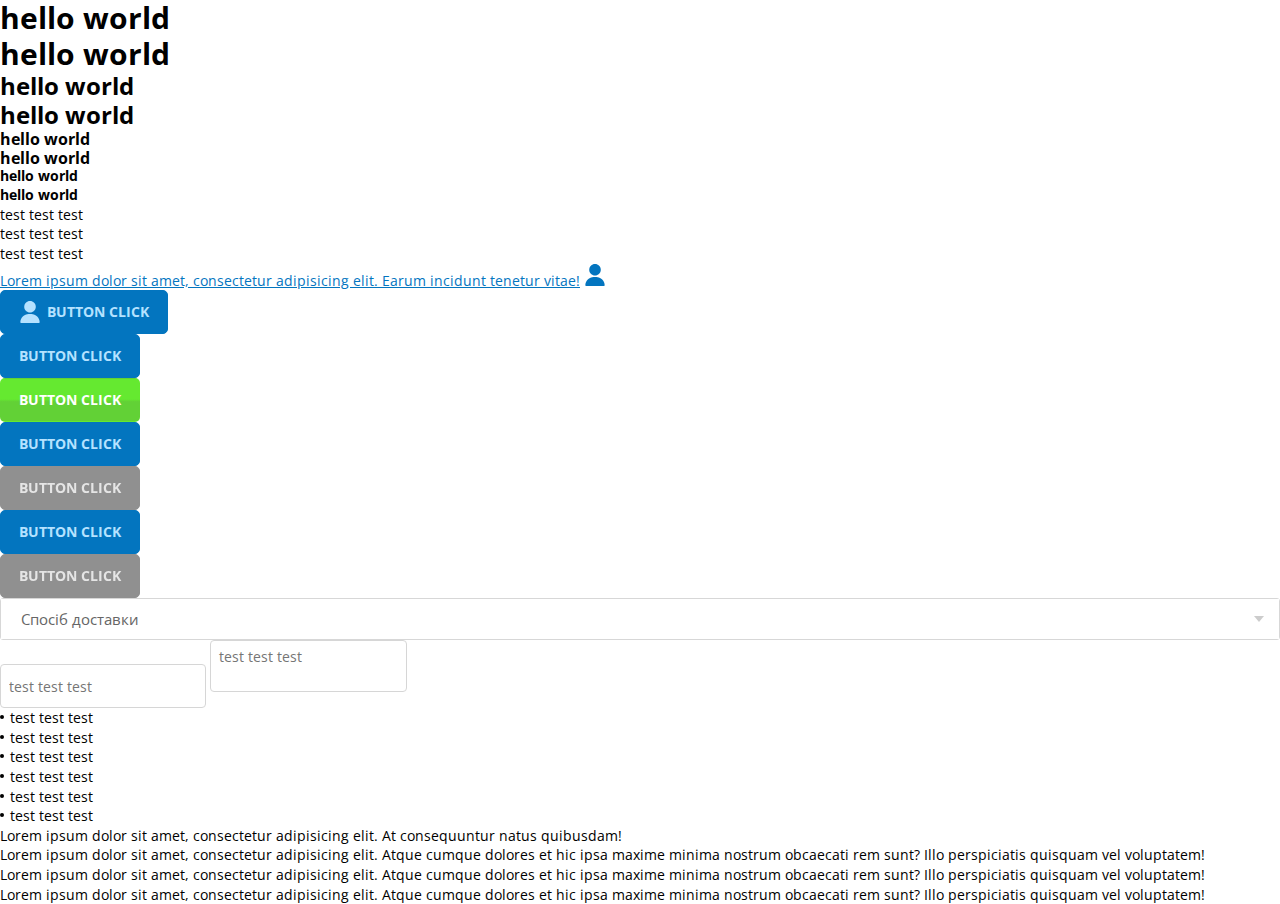
==== src/index.html @ e234ac42 "save settings" ====
<!DOCTYPE html>
<html lang="en">
<head>
    <meta charset="UTF-8">
    <meta http-equiv="X-UA-Compatible" content="IE=edge">
    <meta name="viewport" content="width=device-width, initial-scale=1.0">
    <title>Document</title>
    <link rel="stylesheet" href="./css/main.css">
    <link rel="stylesheet" href="./css/adaptive.css">
</head>
<body>
    
    <div class="stuleguide">
        <h1>hello world</h1>
        <span class="main_title">hello world</span>
        <h2>hello world</h2>
        <span class="sub_title">hello world</span>
        <h3>hello world</h3>
        <span class="item_title">hello world</span>
        <h4>hello world</h4>
        <span class="box_title">hello world</span>


        <ul>
            <li>test test test</li>
            <li>test test test</li>
            <li>test test test</li>
        </ul>

        <a href="#">Lorem ipsum dolor sit amet, consectetur adipisicing elit. Earum incidunt tenetur vitae!</a>

        <svg class="icon"><use xlink:href="./images/sprite.svg#user"></use></svg>

        <a href="#" class="btn"><svg class="icon"><use xlink:href="./images/sprite.svg#user"></use></svg>button click</a>
        <a href="#" class="btn">button click</a>
        <a href="#" class="btn btn_tmp-2">button click</a>
        <a href="#" class="btn btn_reverse">button click</a>
        <a href="#" class="btn btn_not-active">button click</a>
        <button class="btn">button click</button>
        <button class="btn" disabled>button click</button>

        <div class="dropdown order_delivery">
            <div class="overflow"><span>Спосіб доставки</span><button type="button" class="drop_arrow"></button></div>
            <ul>
                <li><a href="#">Нова Пошта</a></li>
                <li><a href="#">Самовивіз</a></li>
                <li><a href="#">Нова Пошта</a></li>
                <li><a href="#">Самовивіз</a></li>
            </ul>
        </div>


        <input type="text" placeholder="test test test">
        <textarea placeholder="test test test"></textarea>

        <article>
            <ul>
                <li>test test test</li>
                <li>test test test</li>
                <li>test test test</li>
            </ul>

            <ol>
                <li>test test test</li>
                <li>test test test</li>
                <li>test test test</li>
            </ol>

            <blockquote> Lorem ipsum dolor sit amet, consectetur adipisicing elit. At consequuntur natus quibusdam!</blockquote>

            <p>Lorem ipsum dolor sit amet, consectetur adipisicing elit. Atque cumque dolores et hic ipsa maxime minima nostrum obcaecati rem sunt? Illo perspiciatis quisquam vel voluptatem!</p>
            <p>Lorem ipsum dolor sit amet, consectetur adipisicing elit. Atque cumque dolores et hic ipsa maxime minima nostrum obcaecati rem sunt? Illo perspiciatis quisquam vel voluptatem!</p>
            <p>Lorem ipsum dolor sit amet, consectetur adipisicing elit. Atque cumque dolores et hic ipsa maxime minima nostrum obcaecati rem sunt? Illo perspiciatis quisquam vel voluptatem!</p>

        </article>
    </div>

    <script src="./js/jquery.min.js"></script>
    <script src="./js/plugins/slick.min.js"></script>
    <script src="./js/index.js"></script>
</body>
</html>
---- src/css/main.css ----
@charset "UTF-8";
@font-face {
  font-family: "Open Sans";
  src: url("../fonts/OpenSans-Bold.eot");
  src: url("../fonts/OpenSans-Bold.eot?#iefix") format("embedded-opentype"), url("../fonts/OpenSans-Bold.woff") format("woff"), url("../fonts/OpenSans-Bold.ttf") format("truetype");
  font-weight: 700;
  font-style: normal;
  font-display: swap;
}
@font-face {
  font-family: "Open Sans";
  src: url("../fonts/OpenSans-Regular.eot");
  src: url("../fonts/OpenSans-Regular.eot?#iefix") format("embedded-opentype"), url("../fonts/OpenSans-Regular.woff") format("woff"), url("../fonts/OpenSans-Regular.ttf") format("truetype");
  font-weight: 400;
  font-style: normal;
  font-display: swap;
}
/* variables */
:root {
  --primary: #0375bf;
  --secondary: #addcfb;
  --success: #65e930;
  --info: #30e9e7;
  --warning: #e9d130;
  --danger: #e94630;
  --site-bg-color: #FFFFFF;
  --footer-color: #f7f7f7;
  --btn-bg: #0375bf;
  --btn-border: #0375bf;
  --btn-text: #b5e2ff;
  --btn-bg-hover: #b5e2ff;
  --btn-border-hover: #0375bf;
  --btn-text-hover: #0375bf;
  --text-color: #000000;
  --text-light: #5F5F5F;
  --text-contrast: #ffffff;
  --border-color: #addcfb;
  --icon-color: #0375bf;
  --active-icon-color: #addcfb;
  --link-color: #0375bf;
  --section-bottom: 48px;
}

*,
*::before,
*::after {
  box-sizing: border-box;
}

body,
h1,
h2,
h3,
h4,
p,
li,
figure,
figcaption,
blockquote,
dl,
dd {
  margin: 0;
}

menu,
ul,
ol {
  list-style: none;
  margin: 0px;
  padding: 0px;
}

img {
  display: block;
}

input,
button,
textarea,
select {
  font: inherit;
}

/* Slider */
.slick-slider {
  position: relative;
  display: block;
  box-sizing: border-box;
  -webkit-touch-callout: none;
  -webkit-user-select: none;
  -khtml-user-select: none;
  -moz-user-select: none;
  -ms-user-select: none;
  user-select: none;
  -ms-touch-action: pan-y;
  touch-action: pan-y;
  -webkit-tap-highlight-color: transparent;
}

.slick-list {
  position: relative;
  overflow: hidden;
  display: block;
  margin: 0;
  padding: 0;
}
.slick-list:focus {
  outline: none;
}
.slick-list.dragging {
  cursor: pointer;
  cursor: hand;
}

.slick-slider .slick-track,
.slick-slider .slick-list {
  -webkit-transform: translate3d(0, 0, 0);
  -moz-transform: translate3d(0, 0, 0);
  -ms-transform: translate3d(0, 0, 0);
  -o-transform: translate3d(0, 0, 0);
  transform: translate3d(0, 0, 0);
}

.slick-track {
  position: relative;
  left: 0;
  top: 0;
  display: block;
  margin-left: auto;
  margin-right: auto;
}
.slick-track::before, .slick-track::after {
  content: "";
  display: table;
}
.slick-track::after {
  clear: both;
}
.slick-loading .slick-track {
  visibility: hidden;
}

.slick-slide {
  float: left;
  height: 100%;
  min-height: 1px;
  display: none;
}
[dir=rtl] .slick-slide {
  float: right;
}
.slick-slide img {
  display: block;
}
.slick-slide.slick-loading img {
  display: none;
}
.slick-slide.dragging img {
  pointer-events: none;
}
.slick-initialized .slick-slide {
  display: block;
}
.slick-loading .slick-slide {
  visibility: hidden;
}
.slick-vertical .slick-slide {
  display: block;
  height: auto;
  border: 1px solid transparent;
}

.slick-arrow.slick-hidden {
  display: none;
}

.dropdown {
  position: relative;
  height: 42px;
  border: 1px solid #d7d7d7;
  border-radius: 3px;
  transition: width 0.3s;
}

.dropdown_short {
  width: 68px;
  height: 30px;
  margin: 0 20px;
  color: #1d1d1d;
}

.dropdown_short:hover .drop_arrow {
  background-color: #5ead5a;
}

.dropdown.dropdown-open {
  border-bottom-right-radius: 0;
  border-bottom-left-radius: 0;
}

.dropdown.dropdown_short.dropdown-open {
  width: 68px;
}

.dropdown .overflow {
  width: 100%;
  height: 100%;
  padding: 0 40px 0 0;
  background-color: #fff;
  position: relative;
  float: left;
}

.dropdown.short .overflow {
  width: 138px;
}

.dropdown.dropdown-open .overflow {
  z-index: 10;
}

.dropdown Span {
  color: #666;
  font-size: 15px;
  line-height: 1.2;
  cursor: pointer;
  height: 100%;
  padding: 0 20px;
  overflow: hidden;
  display: -webkit-box;
  display: -ms-flexbox;
  display: flex;
  -webkit-box-align: center;
  -ms-flex-align: center;
  align-items: center;
  white-space: nowrap;
  z-index: 2;
}

.dropdown_short Span {
  padding: 0 10px;
}

.dropdown UL {
  position: absolute;
  top: 40px;
  right: -1px;
  left: -1px;
  background: #fff;
  border: 1px solid #d7d7d7;
  border-bottom-right-radius: 3px;
  border-bottom-left-radius: 3px;
  box-shadow: 2px 2px 10px rgba(0, 0, 0, 0.3);
  z-index: 4;
  margin: 0;
  border-top: none;
  overflow-y: auto;
  display: none;
}

.dropdown_short ul {
  border: 1px solid #d7d7d7;
  border-radius: 3px;
  top: 28px;
  overflow: auto;
}

.dropdown UL LI {
  position: relative;
  float: left;
  background: none;
  width: 100%;
  font-size: 15px;
  line-height: 1.2;
  border-top: 1px solid #d7d7d7;
}

.dropdown_short UL LI {
  border: none;
}

.dropdown UL LI A {
  width: 100%;
  text-decoration: none;
  color: #666;
  position: relative;
  float: left;
  padding: 11px 20px;
  transition: 0.3s;
}

.dropdown_short ul li a {
  color: #1d1d1d;
  text-align: center;
  padding: 6px 0;
}

.dropdown UL LI A:hover {
  background-color: #73c86d;
  color: #fff;
}

.dropdown_short ul li a:hover {
  background-color: #e6e6e6;
  color: initial;
}

.dropdown UL LI A.selected {
  display: none;
}

.drop_arrow {
  position: absolute;
  right: 0;
  top: 0;
  background-color: #fff;
  border: none;
  width: 40px;
  height: 40px;
  transition: background-color 0.3s;
  cursor: pointer;
}

.drop_arrow:after {
  content: "";
  position: absolute;
  left: 50%;
  top: 50%;
  margin: -3px 0 0 -5.5px;
  width: 0;
  height: 0;
  border-style: solid;
  border-width: 6px 5.5px 0 5.5px;
  border-color: #ccc transparent transparent transparent;
  transition: 0.3s;
}

.dropdown-open .drop_arrow:after {
  border-top-color: #747474;
  transform: rotateX(180deg);
}

.dropdown_short .drop_arrow {
  right: -1px;
  top: -1px;
  background-color: #70c46a;
  border-radius: 0 3px 3px 0;
  width: 31px;
  height: 30px;
}

.dropdown_short .drop_arrow:after {
  border-width: 6px 3.5px 0 3.5px;
  border-color: #fff transparent transparent transparent;
  margin-left: -3.5px;
}

.dropdown_alt {
  width: 100%;
  height: 50px;
  color: #504f4f;
}

.dropdown_alt span {
  font-size: 16px;
}

.dropdown_alt .drop_arrow {
  border-bottom-right-radius: 3px;
  border-top-right-radius: 3px;
  background-color: #73c86d;
  width: 50px;
  height: 50px;
  right: -1px;
  top: -1px;
}

.dropdown_alt .drop_arrow:hover {
  background-color: var(--main-active-color);
}

.dropdown_alt .drop_arrow:after {
  content: "";
  width: 0;
  height: 0;
  border-style: solid;
  border-width: 11px 8px 0 8px;
  border-color: #fff transparent transparent transparent;
  margin: -5.5px 0 0 -8px;
}

.dropdown_alt ul {
  border: none;
  top: calc(100% + 1px);
}

.dropdown_alt UL LI {
  font-size: 16px;
  border: none;
}

.dropdown_alt UL LI A {
  background-color: #f7f7f7;
  border-right: 1px solid #d7d7d7;
  border-left: 1px solid #d7d7d7;
  color: #504f4f;
  padding: 14px 20px;
}

.dropdown_alt UL LI + LI A {
  border-top: 1px solid #d7d7d7;
}

.dropdown_alt UL LI:last-child A {
  border-bottom: 1px solid #d7d7d7;
  border-bottom-right-radius: 3px;
  border-bottom-left-radius: 3px;
}

.dropdown_alt UL LI A:hover {
  border-color: #73c86d;
}

.dropdown_alt UL LI:hover + LI A {
  border-top-color: #73c86d;
}

.dropdown_alt.dropdown-open {
  width: initial;
}

.dropdown_alt.dropdown-open .drop_arrow {
  border-bottom-right-radius: 0;
}

.dropdown_sm {
  background-color: #fff;
  height: 45px;
}

.dropdown_sm .drop_arrow {
  width: 45px;
  height: 45px;
}

.dropdown_sm .drop_arrow:after {
  border-width: 8px 6px 0 6px;
  border-color: #fff transparent transparent transparent;
  margin: -4px 0 0 -6px;
}

.options_dropdown_list UL LI {
  position: relative;
  padding: 0 0 0 10px;
}

.options_dropdown_list UL LI:before {
  content: "";
  width: 4px;
  height: 4px;
  background-color: #000;
  border-radius: 100%;
  position: absolute;
  left: 0;
  top: 11px;
}

.options_dropdown_list UL LI A {
  text-decoration: none;
  color: #117f8a;
  -webkit-transition: color 0.3s;
  transition: color 0.3s;
}

.options_dropdown_list UL LI A:hover {
  color: #000;
}

.options_dropdown_tile UL {
  display: -webkit-box;
  display: -ms-flexbox;
  display: flex;
  margin: 10px 0 0 0;
}

.options_dropdown_tile UL LI {
  -webkit-box-flex: 1;
  -ms-flex: 1 0 auto;
  flex: 1 0 auto;
  margin: 0 3px 3px 0;
}

.options_dropdown_tile UL LI A {
  text-decoration: none;
  background-color: #f3f3f3;
  color: #000;
  padding: 5px 10px;
  -webkit-transition: 0.3s;
  transition: 0.3s;
}

.options_dropdown_tile UL LI A:hover {
  background-color: #117f8a;
  color: #fff;
}

.options_dropdown_tile UL LI.disabled {
  opacity: 0.5;
}

.options_dropdown_tile UL LI.disabled a {
  cursor: default;
}

.options_dropdown_tile UL LI.disabled a:hover {
  background-color: #f3f3f3;
  color: #000;
}

BODY, HTML {
  font-family: "Open Sans", sans-serif;
  font-style: normal;
  font-weight: 400;
  font-size: 14px;
  line-height: 1.4;
  width: 100%;
  min-width: 360px;
  height: 100%;
  color: var(--text-color);
}

body {
  display: flex;
  flex-direction: column;
  width: 100%;
  background-color: var(--site-bg-color);
}

main {
  flex: 1 0 auto;
}

input {
  font-size: 14px;
  line-height: 17px;
  height: 44px;
  border-radius: 4px;
  padding: 0 15px 0 8px;
  border: 1px solid #D6D6D6;
  transition: 0.3s;
}

input[type=text].error, input[type=password].error, input[type=tel].error, input[type=number].error, textarea.error {
  border-color: #EE3C30;
}

input[type=text]:focus, input[type=password]:focus, input[type=tel]:focus, input[type=number]:focus, textarea:focus {
  border-color: var(--primary);
  outline: 0;
  outline-offset: 0;
}

input::-webkit-calendar-picker-indicator {
  opacity: 0;
}

input:focus {
  outline: none !important;
  border-color: #1F1F1F;
}

textarea {
  font-size: 14px;
  line-height: 1.2;
  border: 1px solid #D6D6D6;
  resize: none;
  outline: none;
  padding: 8px;
  border-radius: 4px;
  transition: 0.3s;
}

a {
  color: var(--link-color);
}

a:hover {
  text-decoration: none;
}

article a {
  color: var(--link-color);
  text-decoration: none;
  border-bottom: 1px solid var(--border-color);
  transition: 0.3s;
}

article a:hover {
  color: var(--link-color-active);
}

article li {
  position: relative;
  padding-left: 10px;
}

article li::before {
  content: "";
  width: 4px;
  height: 4px;
  background-color: var(--text-color);
  border-radius: 50%;
  position: absolute;
  left: 0;
  top: 7px;
}

a:active {
  color: inherit;
  /* НЕ УДАЛЯТИ */
}

h1,
.main_title {
  font-size: 30px;
  line-height: 1.2;
  font-weight: 700;
}

h2,
.sub_title {
  font-size: 24px;
  line-height: 1.2;
  font-weight: 700;
}

h3,
.item_title {
  font-size: 16px;
  line-height: 1.2;
  font-weight: 700;
}

h4, h5,
.box_title {
  font-size: 14px;
  line-height: 1.2;
  font-weight: 700;
}

.centre {
  margin: 0 auto;
  padding: 0 10px;
  width: 100%;
  max-width: 1205px;
}

.icon {
  width: 22px;
  height: 22px;
  fill: var(--icon-color);
}

.btn {
  text-decoration: none;
  text-transform: uppercase;
  font-weight: bold;
  font-size: 14px;
  line-height: 1.2;
  color: var(--btn-text);
  display: flex;
  align-items: center;
  justify-content: center;
  min-height: 44px;
  width: max-content;
  padding: 5px 18px;
  border-radius: 5px;
  background-color: var(--btn-bg);
  border: 1px solid var(--btn-border);
  cursor: pointer;
  transition: 0.3s;
}

.btn.btn_not-active,
button.btn:disabled {
  filter: grayscale(1);
  opacity: 0.7;
  cursor: unset;
}

.btn.btn_not-active:hover,
button.btn:disabled:hover {
  color: var(--btn-text);
  background-color: var(--btn-bg);
  border-color: var(--btn-border);
}

.btn:hover {
  color: var(--btn-text-hover);
  background-color: var(--btn-bg-hover);
  border-color: var(--btn-border-hover);
}

.btn.btn_tmp-2 {
  color: #fff;
  background: #65e930;
  background: linear-gradient(180deg, #65e930 48%, #62d136 54%);
  border-color: transparent;
}

.btn.btn_tmp-2:hover {
  color: #fff;
  background: #65e930;
  background: linear-gradient(180deg, #65e930 48%, #62d136 54%);
  border-color: transparent;
  filter: saturate(1.25);
}

.btn .icon {
  margin-right: 6px;
  fill: var(--btn-text);
  transition: 0.3s;
}

.btn:hover .icon {
  fill: var(--btn-text-hover);
}

.close_btn {
  font-size: 0;
  display: flex;
  align-items: center;
  justify-content: center;
  width: 30px;
  height: 30px;
  position: relative;
  cursor: pointer;
}

.close_btn::before,
.close_btn::after {
  content: "";
  width: 18px;
  height: 2px;
  background-color: var(--icon-color);
  position: absolute;
  top: 50%;
  left: 50%;
  transition: background-color 0.3s;
}

.close_btn::before {
  transform: translate(-50%, -50%) rotate(-45deg);
}

.close_btn::after {
  transform: translate(-50%, -50%) rotate(45deg);
}

.close_btn:hover::before,
.close_btn:hover::after {
  background-color: var(--danger);
}

.shadow {
  font-size: 0;
  position: fixed;
  top: 0;
  right: 0;
  bottom: 0;
  left: 0;
  background: rgba(32, 30, 80, 0.4);
  z-index: 10;
}

.hidden {
  display: none !important;
}
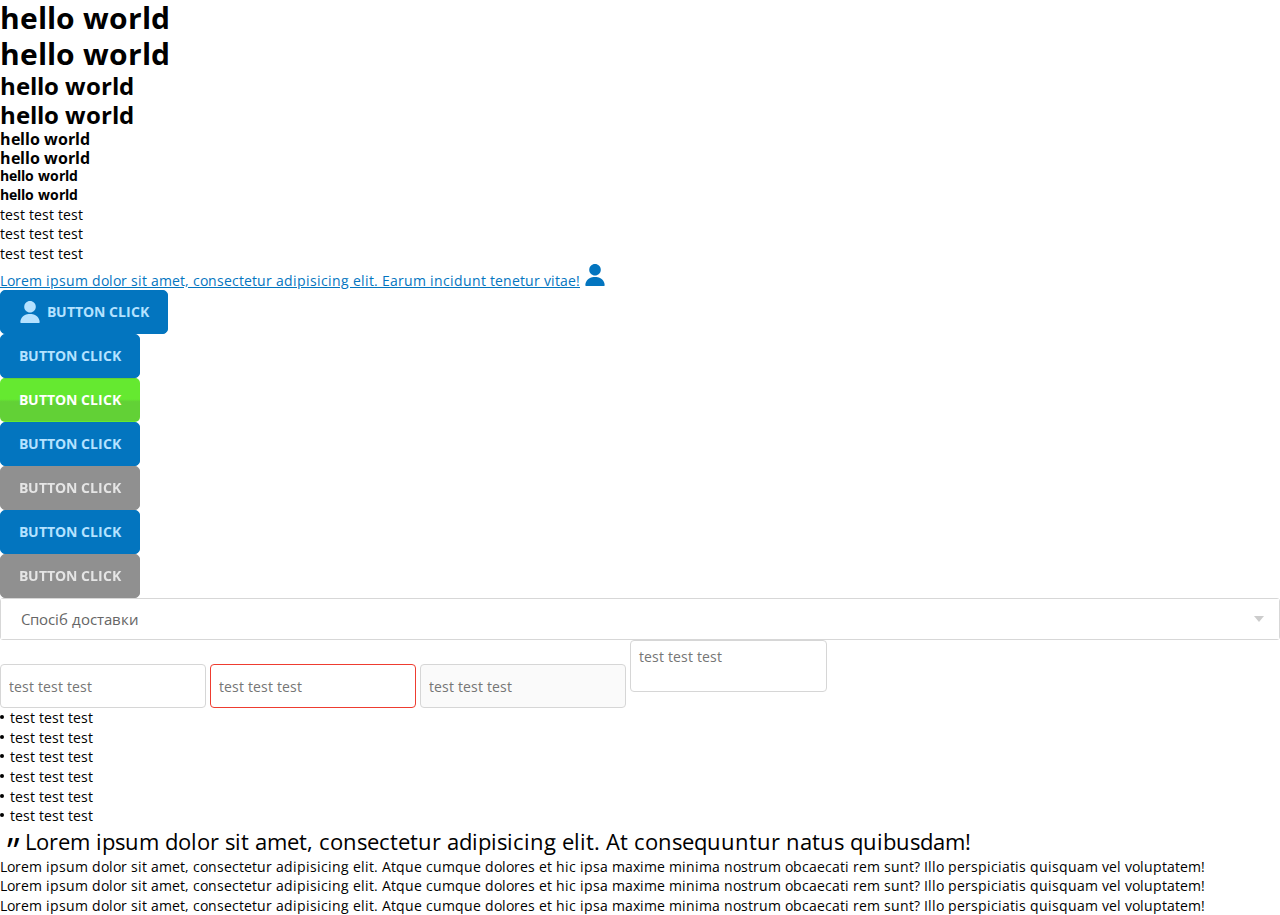
==== commit e0393326: "start adaptive scss" ====
--- a/src/index.html
+++ b/src/index.html
@@ -51,6 +51,8 @@
 
 
         <input type="text" placeholder="test test test">
+        <input type="text" placeholder="test test test" class="error">
+        <input type="text" placeholder="test test test" disabled>
         <textarea placeholder="test test test"></textarea>
 
         <article>
--- a/src/css/main.css
+++ b/src/css/main.css
@@ -296,7 +296,7 @@
 }
 
 .dropdown UL LI A:hover {
-  background-color: #73c86d;
+  background-color: var(--primary);
   color: #fff;
 }
 
@@ -368,7 +368,7 @@
 .dropdown_alt .drop_arrow {
   border-bottom-right-radius: 3px;
   border-top-right-radius: 3px;
-  background-color: #73c86d;
+  background-color: var(--primary);
   width: 50px;
   height: 50px;
   right: -1px;
@@ -418,11 +418,11 @@
 }
 
 .dropdown_alt UL LI A:hover {
-  border-color: #73c86d;
+  border-color: var(--primary);
 }
 
 .dropdown_alt UL LI:hover + LI A {
-  border-top-color: #73c86d;
+  border-top-color: var(--primary);
 }
 
 .dropdown_alt.dropdown-open {
@@ -646,6 +646,20 @@
   font-size: 14px;
   line-height: 1.2;
   font-weight: 700;
+}
+
+article blockquote {
+  padding-left: 25px;
+  position: relative;
+  font-size: 22px;
+}
+
+article blockquote::before {
+  content: "”";
+  font-size: 36px;
+  position: absolute;
+  top: 0;
+  left: 7px;
 }
 
 .centre {
@@ -775,4 +789,6 @@
 
 .hidden {
   display: none !important;
-}+}
+
+/*HEADER*/--- a/src/css/adaptive.css
+++ b/src/css/adaptive.css
@@ -0,0 +1,15 @@
+@media only screen and (min-width: 480px) {
+  /*HEADER*/
+}
+@media only screen and (min-width: 640px) {
+  /*HEADER*/
+}
+@media only screen and (min-width: 768px) {
+  /*HEADER*/
+}
+@media only screen and (min-width: 1024px) {
+  /*HEADER*/
+}
+@media only screen and (min-width: 1280px) {
+  /*HEADER*/
+}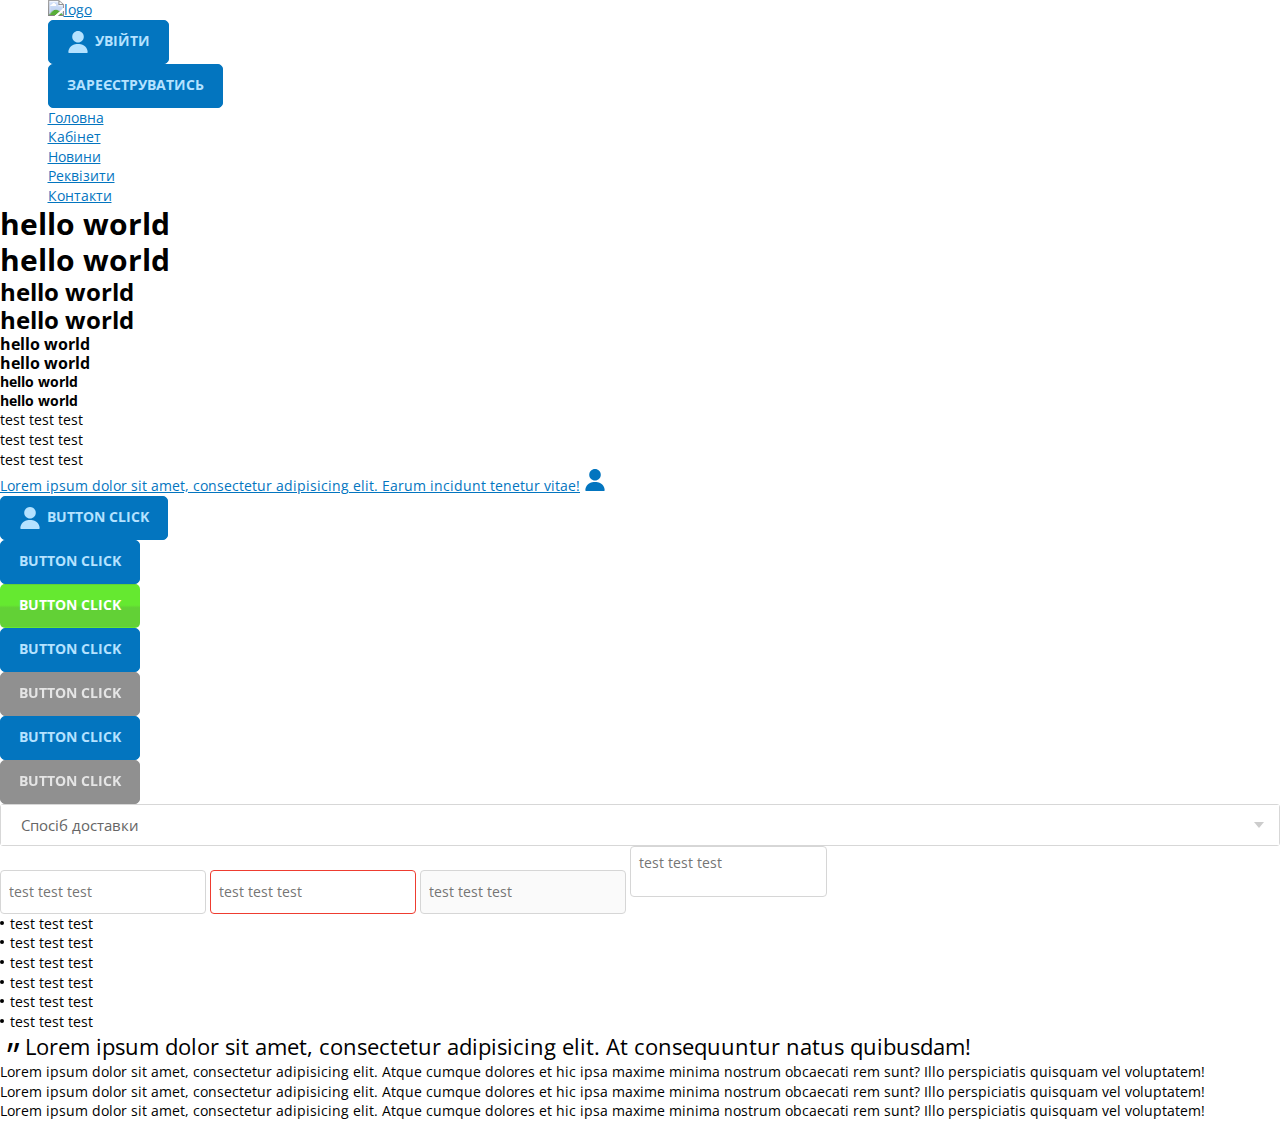
==== commit b85c1102: "header start" ====
--- a/src/index.html
+++ b/src/index.html
@@ -9,8 +9,29 @@
     <link rel="stylesheet" href="./css/adaptive.css">
 </head>
 <body>
+    <!--HEADER-->
+    <header class="site_header">
+        <div class="centre">
+            <div class="site_header-top">
+                <a href="#" class="site_header-logo"><img src="" alt="logo"></a>
+                <div class="user_box">
+                    <a href="#" class="btn"><svg class="icon"><use xlink:href="./images/sprite.svg#user"></use></svg>Увійти</a>
+                    <a href="#" class="btn register_btn">Зареєструватись</a>
+                </div>
+            </div>
+            <nav class="site_header-bottom">
+                <ul>
+                    <li><a href="#" class="active">Головна</a></li>
+                    <li><a href="#">Кабінет</a></li>
+                    <li><a href="#">Новини</a></li>
+                    <li><a href="#">Реквізити</a></li>
+                    <li><a href="#">Контакти</a></li>
+                </ul>
+            </nav>
+        </div>
+    </header>
     
-    <div class="stuleguide">
+    <div class="styleguide">
         <h1>hello world</h1>
         <span class="main_title">hello world</span>
         <h2>hello world</h2>
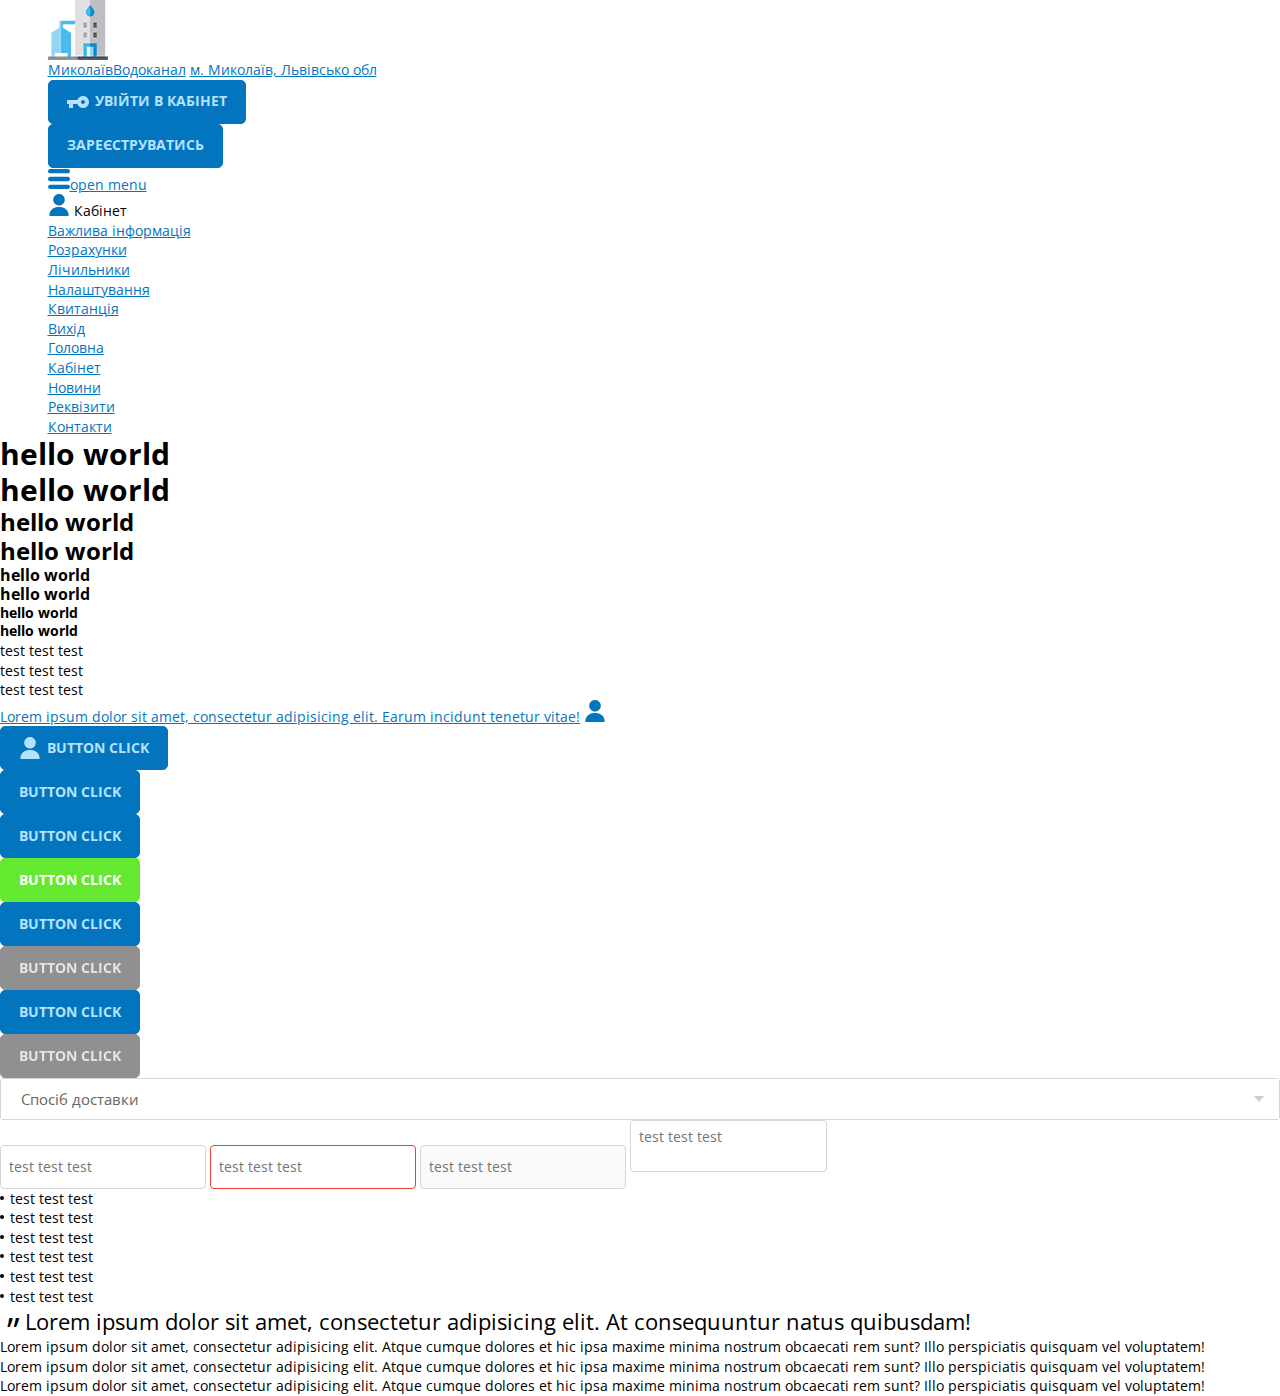
==== commit f7f75803: "header visual" ====
--- a/src/index.html
+++ b/src/index.html
@@ -4,19 +4,54 @@
     <meta charset="UTF-8">
     <meta http-equiv="X-UA-Compatible" content="IE=edge">
     <meta name="viewport" content="width=device-width, initial-scale=1.0">
-    <title>Document</title>
+
+    <title>МиколаївВодоканал</title>
+
     <link rel="stylesheet" href="./css/main.css">
     <link rel="stylesheet" href="./css/adaptive.css">
+
+    <link rel="apple-touch-icon" sizes="180x180" href="./apple-touch-icon.png">
+    <link rel="icon" type="image/png" sizes="32x32" href="./favicon-32x32.png">
+    <link rel="icon" type="image/png" sizes="16x16" href="./favicon-16x16.png">
+    <link rel="manifest" href="./site.webmanifest">
+    <link rel="mask-icon" href="./safari-pinned-tab.svg" color="#5bbad5">
+    <meta name="msapplication-TileColor" content="#da532c">
+    <meta name="theme-color" content="#ffffff">
 </head>
 <body>
     <!--HEADER-->
     <header class="site_header">
         <div class="centre">
             <div class="site_header-top">
-                <a href="#" class="site_header-logo"><img src="" alt="logo"></a>
+                <div class="logo_header">
+                    <a href="#" class="logo_header-img"><img src="./images/logo.png" width="60" height="60" alt="logo"></a>
+                    <div class="logo_header-text">
+                        <a href="#" class="logo_header-name">МиколаївВодоканал</a>
+                        <a href="https://goo.gl/maps/518aH4jn6FMTe5mq9" target="_blank" class="logo_header-location">м. Миколаїв, Львівсько обл</a>
+                    </div>
+                </div>
                 <div class="user_box">
-                    <a href="#" class="btn"><svg class="icon"><use xlink:href="./images/sprite.svg#user"></use></svg>Увійти</a>
+                    <a href="#" class="btn"><svg class="icon"><use xlink:href="./images/sprite.svg#key"></use></svg>Увійти в кабінет</a>
                     <a href="#" class="btn register_btn">Зареєструватись</a>
+                </div>
+                <div class="header_menu">
+                    <a href="#" class="header_menu-btn"><svg class="icon"><use xlink:href="./images/sprite.svg#menu"></use></svg>open menu</a>
+                    <div class="header_menu-box">
+                        <div class="cabinet_wrap">
+                            <div class="cabinet_wrap-user">
+                                <svg class="icon"><use xlink:href="./images/sprite.svg#user"></use></svg>
+                                <span>Кабінет</span>
+                            </div>
+                            <ul class="cabinet_wrap-list">
+                                <li><a href="#">Важлива інформація</a></li>
+                                <li><a href="#">Розрахунки</a></li>
+                                <li><a href="#">Лічильники</a></li>
+                                <li><a href="#">Налаштування</a></li>
+                                <li><a href="#">Квитанція</a></li>
+                                <li><a href="#">Вихід</a></li>
+                            </ul>
+                        </div>
+                    </div>
                 </div>
             </div>
             <nav class="site_header-bottom">
@@ -54,6 +89,7 @@
 
         <a href="#" class="btn"><svg class="icon"><use xlink:href="./images/sprite.svg#user"></use></svg>button click</a>
         <a href="#" class="btn">button click</a>
+        <a href="#" class="btn active">button click</a>
         <a href="#" class="btn btn_tmp-2">button click</a>
         <a href="#" class="btn btn_reverse">button click</a>
         <a href="#" class="btn btn_not-active">button click</a>
--- a/src/css/main.css
+++ b/src/css/main.css
@@ -19,7 +19,7 @@
 :root {
   --primary: #0375bf;
   --secondary: #addcfb;
-  --success: #65e930;
+  --success: #65E930FF;
   --info: #30e9e7;
   --warning: #e9d130;
   --danger: #e94630;
@@ -716,18 +716,14 @@
 }
 
 .btn.btn_tmp-2 {
-  color: #fff;
-  background: #65e930;
-  background: linear-gradient(180deg, #65e930 48%, #62d136 54%);
+  color: var(--text-contrast);
+  background: var(--success);
   border-color: transparent;
 }
 
 .btn.btn_tmp-2:hover {
-  color: #fff;
-  background: #65e930;
-  background: linear-gradient(180deg, #65e930 48%, #62d136 54%);
-  border-color: transparent;
-  filter: saturate(1.25);
+  color: var(--success);
+  background: var(--text-contrast);
 }
 
 .btn .icon {
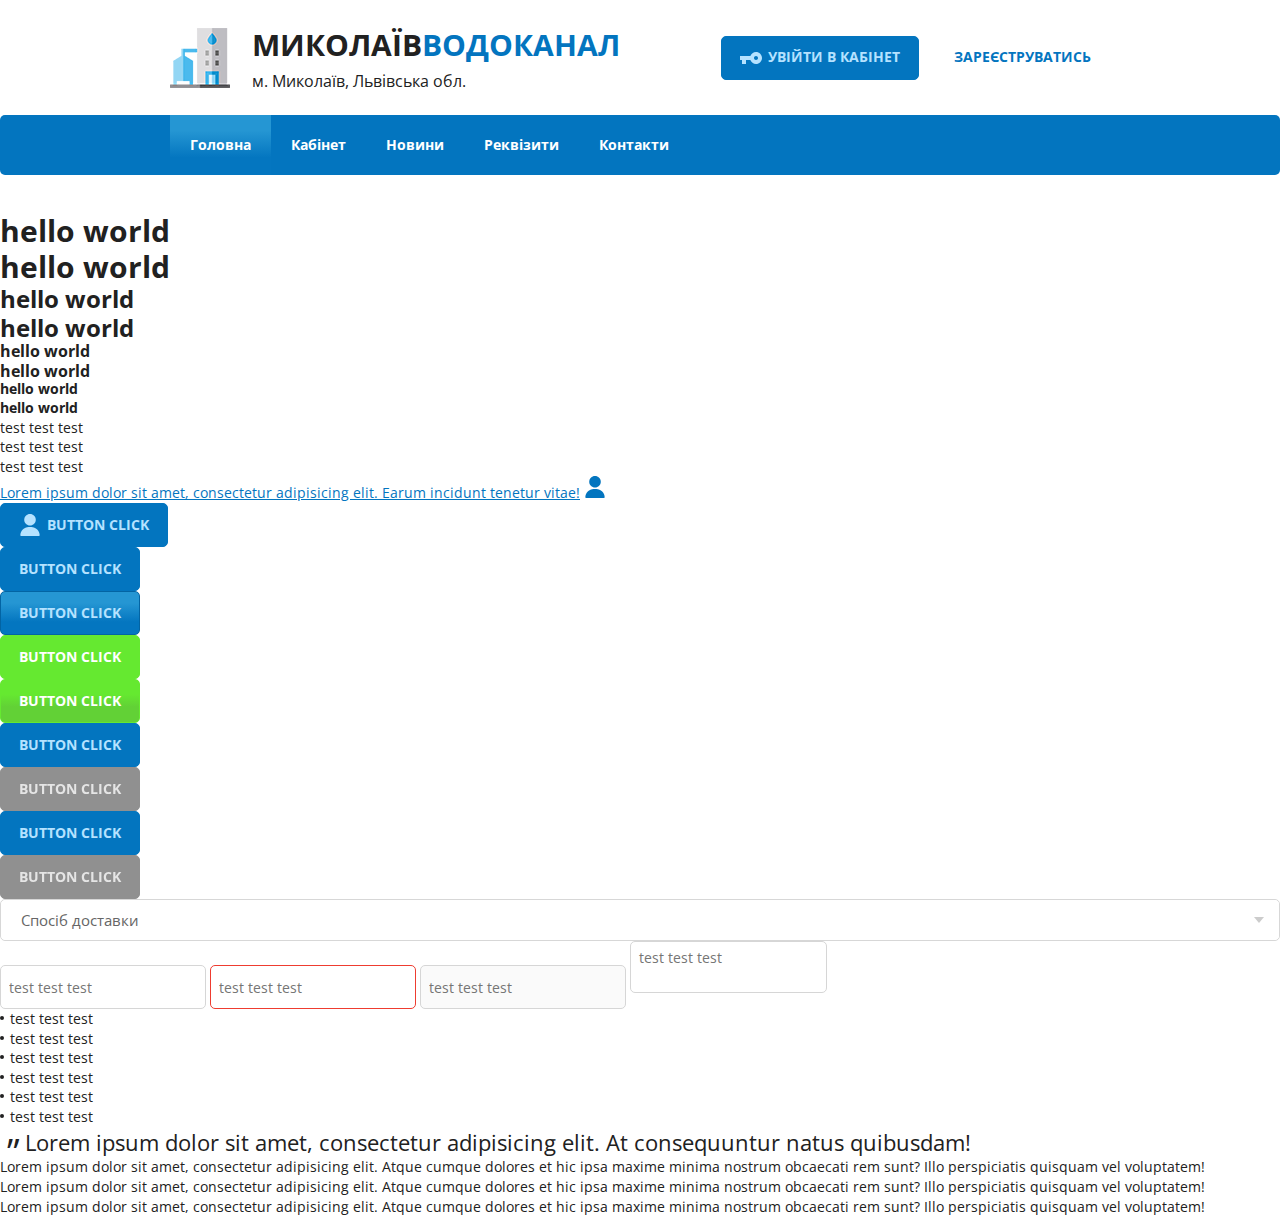
==== commit 54777284: "header finish" ====
--- a/src/index.html
+++ b/src/index.html
@@ -26,24 +26,40 @@
                 <div class="logo_header">
                     <a href="#" class="logo_header-img"><img src="./images/logo.png" width="60" height="60" alt="logo"></a>
                     <div class="logo_header-text">
-                        <a href="#" class="logo_header-name">МиколаївВодоканал</a>
-                        <a href="https://goo.gl/maps/518aH4jn6FMTe5mq9" target="_blank" class="logo_header-location">м. Миколаїв, Львівсько обл</a>
+                        <a href="#" class="logo_header-name">Миколаїв<span>Водоканал</span></a>
+                        <a href="https://goo.gl/maps/518aH4jn6FMTe5mq9" target="_blank" class="logo_header-location">м. Миколаїв, Львівська обл.</a>
                     </div>
                 </div>
                 <div class="user_box">
-                    <a href="#" class="btn"><svg class="icon"><use xlink:href="./images/sprite.svg#key"></use></svg>Увійти в кабінет</a>
-                    <a href="#" class="btn register_btn">Зареєструватись</a>
+                    <div class="user_btn">
+                        <a href="#" class="btn"><svg class="icon"><use xlink:href="./images/sprite.svg#key"></use></svg>Увійти в кабінет</a>
+                        <a href="#" class="btn register_btn">Зареєструватись</a>
+                        <!--<a href="#" class="btn"><svg class="icon"><use xlink:href="./images/sprite.svg#user"></use></svg>Кабінет</a>-->
+                    </div>
+                    <!--<ul class="user_menu-desc">
+                        <li><a href="#" class="btn active">Важлива інформація</a></li>
+                        <li><a href="#" class="btn">Розрахунки</a></li>
+                        <li><a href="#" class="btn">Лічильники</a></li>
+                        <li><a href="#" class="btn">Налаштування</a></li>
+                        <li><a href="#" class="btn">Квитанція</a></li>
+                        <li><a href="#" class="btn">Вихід</a></li>
+                    </ul>-->
                 </div>
                 <div class="header_menu">
                     <a href="#" class="header_menu-btn"><svg class="icon"><use xlink:href="./images/sprite.svg#menu"></use></svg>open menu</a>
                     <div class="header_menu-box">
+                        <a href="#" class="close_btn header_menu-close">close</a>
+                        <div class="logo_header">
+                            <a href="#" class="logo_header-img"><img src="./images/logo.png" width="60" height="60" alt="logo"></a>
+                            <div class="logo_header-text">
+                                <a href="#" class="logo_header-name">Миколаїв<span>Водоканал</span></a>
+                            </div>
+                        </div>
                         <div class="cabinet_wrap">
-                            <div class="cabinet_wrap-user">
-                                <svg class="icon"><use xlink:href="./images/sprite.svg#user"></use></svg>
-                                <span>Кабінет</span>
-                            </div>
+                            <div class="cabinet_wrap-login"><a href="#">Увійти в кабітен</a><span>/</span><a href="#">Зареєструватись</a></div>
+                            <div class="cabinet_wrap-user">Кабінет</div>
                             <ul class="cabinet_wrap-list">
-                                <li><a href="#">Важлива інформація</a></li>
+                                <li><a href="#" class="active">Важлива інформація</a></li>
                                 <li><a href="#">Розрахунки</a></li>
                                 <li><a href="#">Лічильники</a></li>
                                 <li><a href="#">Налаштування</a></li>
@@ -51,6 +67,13 @@
                                 <li><a href="#">Вихід</a></li>
                             </ul>
                         </div>
+                        <ul class="header_menu-list">
+                            <li><a href="#" class="active">Головна</a></li>
+                            <li><a href="#">Кабінет</a></li>
+                            <li><a href="#">Новини</a></li>
+                            <li><a href="#">Реквізити</a></li>
+                            <li><a href="#">Контакти</a></li>
+                        </ul>
                     </div>
                 </div>
             </div>
@@ -91,6 +114,7 @@
         <a href="#" class="btn">button click</a>
         <a href="#" class="btn active">button click</a>
         <a href="#" class="btn btn_tmp-2">button click</a>
+        <a href="#" class="btn btn_tmp-2 active">button click</a>
         <a href="#" class="btn btn_reverse">button click</a>
         <a href="#" class="btn btn_not-active">button click</a>
         <button class="btn">button click</button>
--- a/src/css/main.css
+++ b/src/css/main.css
@@ -1,4 +1,5 @@
 @charset "UTF-8";
+/*FONTS*/
 @font-face {
   font-family: "Open Sans";
   src: url("../fonts/OpenSans-Bold.eot");
@@ -31,16 +32,18 @@
   --btn-bg-hover: #b5e2ff;
   --btn-border-hover: #0375bf;
   --btn-text-hover: #0375bf;
-  --text-color: #000000;
+  --text-color: #212121;
   --text-light: #5F5F5F;
   --text-contrast: #ffffff;
   --border-color: #addcfb;
   --icon-color: #0375bf;
   --active-icon-color: #addcfb;
   --link-color: #0375bf;
-  --section-bottom: 48px;
-}
-
+  --section-bottom: 38px;
+  --elem-border-radius: 5px;
+}
+
+/*RESETS*/
 *,
 *::before,
 *::after {
@@ -174,11 +177,12 @@
   display: none;
 }
 
+/*DROPDOWN*/
 .dropdown {
   position: relative;
   height: 42px;
   border: 1px solid #d7d7d7;
-  border-radius: 3px;
+  border-radius: var(--elem-border-radius);
   transition: width 0.3s;
 }
 
@@ -209,6 +213,7 @@
   background-color: #fff;
   position: relative;
   float: left;
+  border-radius: var(--elem-border-radius);
 }
 
 .dropdown.short .overflow {
@@ -260,7 +265,7 @@
 
 .dropdown_short ul {
   border: 1px solid #d7d7d7;
-  border-radius: 3px;
+  border-radius: var(--elem-border-radius);
   top: 28px;
   overflow: auto;
 }
@@ -319,6 +324,7 @@
   height: 40px;
   transition: background-color 0.3s;
   cursor: pointer;
+  border-radius: var(--elem-border-radius);
 }
 
 .drop_arrow:after {
@@ -344,7 +350,7 @@
   right: -1px;
   top: -1px;
   background-color: #70c46a;
-  border-radius: 0 3px 3px 0;
+  border-radius: 0 var(--elem-border-radius) var(--elem-border-radius) 0;
   width: 31px;
   height: 30px;
 }
@@ -517,6 +523,7 @@
   color: #000;
 }
 
+/*BASE STYLES*/
 BODY, HTML {
   font-family: "Open Sans", sans-serif;
   font-style: normal;
@@ -534,6 +541,13 @@
   flex-direction: column;
   width: 100%;
   background-color: var(--site-bg-color);
+  overflow-x: hidden;
+  overflow-y: auto;
+}
+
+body.body_overflow {
+  overflow-x: hidden;
+  overflow-y: hidden;
 }
 
 main {
@@ -544,7 +558,7 @@
   font-size: 14px;
   line-height: 17px;
   height: 44px;
-  border-radius: 4px;
+  border-radius: var(--elem-border-radius);
   padding: 0 15px 0 8px;
   border: 1px solid #D6D6D6;
   transition: 0.3s;
@@ -576,7 +590,7 @@
   resize: none;
   outline: none;
   padding: 8px;
-  border-radius: 4px;
+  border-radius: var(--elem-border-radius);
   transition: 0.3s;
 }
 
@@ -666,7 +680,7 @@
   margin: 0 auto;
   padding: 0 10px;
   width: 100%;
-  max-width: 1205px;
+  max-width: 960px;
 }
 
 .icon {
@@ -688,7 +702,7 @@
   min-height: 44px;
   width: max-content;
   padding: 5px 18px;
-  border-radius: 5px;
+  border-radius: var(--elem-border-radius);
   background-color: var(--btn-bg);
   border: 1px solid var(--btn-border);
   cursor: pointer;
@@ -715,15 +729,33 @@
   border-color: var(--btn-border-hover);
 }
 
+.btn.active {
+  color: var(--btn-text);
+  border-color: #0364a3;
+  background: linear-gradient(0deg, #0476c0 29%, #2596d3 74%);
+}
+
+.btn.active:hover {
+  filter: contrast(1.2);
+}
+
 .btn.btn_tmp-2 {
   color: var(--text-contrast);
   background: var(--success);
-  border-color: transparent;
+  border-color: var(--success);
 }
 
 .btn.btn_tmp-2:hover {
   color: var(--success);
   background: var(--text-contrast);
+  border-color: var(--success);
+}
+
+.btn.btn_tmp-2.active {
+  color: var(--text-contrast);
+  background: var(--success);
+  border-color: var(--success);
+  background: linear-gradient(0deg, #62d136 36%, #65e930 66%);
 }
 
 .btn .icon {
@@ -787,4 +819,156 @@
   display: none !important;
 }
 
-/*HEADER*/+/*HEADER*/
+.site_header {
+  margin-bottom: var(--section-bottom);
+}
+
+.site_header .centre {
+  display: flex;
+  flex-direction: column;
+}
+
+.site_header-top {
+  display: flex;
+  align-items: center;
+  padding: 10px 0;
+}
+
+.logo_header {
+  display: flex;
+  align-items: center;
+}
+
+.logo_header-img {
+  display: block;
+  margin-right: 12px;
+  width: 40px;
+  height: 40px;
+}
+
+.logo_header-img img {
+  display: block;
+  width: 100%;
+  height: 100%;
+  object-fit: contain;
+}
+
+.logo_header-text {
+  display: flex;
+  flex-direction: column;
+}
+
+.logo_header-name {
+  font-size: 18px;
+  text-decoration: none;
+  text-transform: uppercase;
+  font-weight: 700;
+  color: var(--text-color);
+}
+
+.logo_header-name span {
+  color: var(--primary);
+}
+
+.logo_header-location {
+  font-size: 14px;
+  line-height: 1.2;
+  text-decoration: none;
+  color: var(--text-color);
+}
+
+.logo_header-location:hover {
+  color: var(--link-color);
+  text-decoration: underline;
+}
+
+.user_box {
+  display: none;
+}
+
+.header_menu {
+  margin-left: auto;
+}
+
+.header_menu-box {
+  display: none;
+  position: fixed;
+  top: 0;
+  left: 0;
+  padding: 15px;
+  height: 100%;
+  width: 100%;
+  background-color: var(--site-bg-color);
+  overflow-y: auto;
+  z-index: 13;
+}
+
+.header_menu-box.active {
+  display: block;
+}
+
+.header_menu-btn {
+  font-size: 0;
+  display: block;
+  padding: 4px;
+}
+
+.header_menu-close {
+  position: absolute;
+  top: 0;
+  right: 0;
+}
+
+.header_menu-box .logo_header {
+  margin-bottom: 12px;
+}
+
+.cabinet_wrap-login {
+  display: flex;
+  align-items: center;
+  margin-bottom: 12px;
+}
+
+.cabinet_wrap-login a {
+  font-weight: 700;
+  padding: 4px;
+  display: block;
+}
+
+.cabinet_wrap-login span {
+  margin: 0 4px;
+}
+
+.cabinet_wrap-user {
+  color: var(--text-color);
+  display: flex;
+  align-items: center;
+  margin-bottom: 6px;
+  opacity: 0.7;
+}
+
+.cabinet_wrap-list {
+  margin-bottom: 8px;
+  padding: 0 0 8px 0;
+  border-bottom: 1px solid var(--border-color);
+}
+
+.cabinet_wrap-list li a,
+.header_menu-list a {
+  font-size: 16px;
+  font-weight: 700;
+  display: block;
+  padding: 4px;
+  text-decoration: none;
+}
+
+.cabinet_wrap-list li a.active,
+.header_menu-list a.active {
+  color: var(--text-color);
+  opacity: 0.7;
+}
+
+.site_header-bottom {
+  display: none;
+}--- a/src/css/adaptive.css
+++ b/src/css/adaptive.css
@@ -6,10 +6,130 @@
 }
 @media only screen and (min-width: 768px) {
   /*HEADER*/
+  .site_header-top {
+    padding: 24px 0;
+  }
+
+  .logo_header-img {
+    margin-right: 22px;
+    width: 60px;
+    height: 60px;
+  }
+
+  .logo_header-name {
+    font-size: 30px;
+    margin-bottom: 6px;
+  }
+
+  .logo_header-location {
+    font-size: 16px;
+  }
+
+  .user_box {
+    display: block;
+    margin-left: auto;
+    position: relative;
+  }
+
+  .user_btn {
+    display: flex;
+    flex-direction: column;
+    align-items: flex-end;
+  }
+
+  .user_btn .btn + .btn {
+    margin-top: 6px;
+  }
+
+  .user_btn .btn.register_btn {
+    background-color: var(--site-bg-color);
+    border-color: var(--site-bg-color);
+    color: var(--primary);
+  }
+
+  .user_btn .btn.register_btn:hover {
+    color: var(--btn-text);
+    background-color: var(--btn-bg);
+    border-color: var(--btn-border);
+  }
+
+  .user_menu-desc {
+    position: absolute;
+    top: calc(100% + 8px);
+    right: 0;
+    width: 235px;
+    background-color: var(--primary);
+    border-radius: var(--elem-border-radius);
+  }
+
+  .user_menu-desc a {
+    width: 100%;
+    justify-content: flex-start;
+  }
+
+  .header_menu {
+    display: none;
+  }
+
+  .site_header-bottom {
+    display: block;
+    position: relative;
+  }
+
+  .site_header-bottom::before {
+    content: "";
+    width: 100vw;
+    max-width: 1280px;
+    height: 100%;
+    z-index: -1;
+    background-color: var(--primary);
+    position: absolute;
+    top: 0;
+    left: 50%;
+    transform: translateX(-50%);
+  }
+
+  .site_header-bottom ul {
+    display: flex;
+    flex-wrap: wrap;
+  }
+
+  .site_header-bottom a {
+    text-decoration: none;
+    font-weight: 700;
+    display: block;
+    padding: 20px;
+    color: var(--text-contrast);
+    transition: 0.3s;
+  }
+
+  .site_header-bottom a:hover {
+    color: var(--btn-text-hover);
+    background-color: var(--btn-bg-hover);
+    border-color: var(--btn-border-hover);
+  }
+
+  .site_header-bottom a.active {
+    background: linear-gradient(0deg, #0476c0 29%, #2596d3 74%);
+  }
+
+  .site_header-bottom a.active:hover {
+    color: var(--text-contrast);
+  }
 }
-@media only screen and (min-width: 1024px) {
+@media only screen and (min-width: 980px) {
   /*HEADER*/
+  .user_btn {
+    flex-direction: row;
+  }
+
+  .user_btn .btn + .btn {
+    margin: 0 0 0 16px;
+  }
 }
 @media only screen and (min-width: 1280px) {
   /*HEADER*/
+  .site_header-bottom::before {
+    border-radius: var(--elem-border-radius);
+  }
 }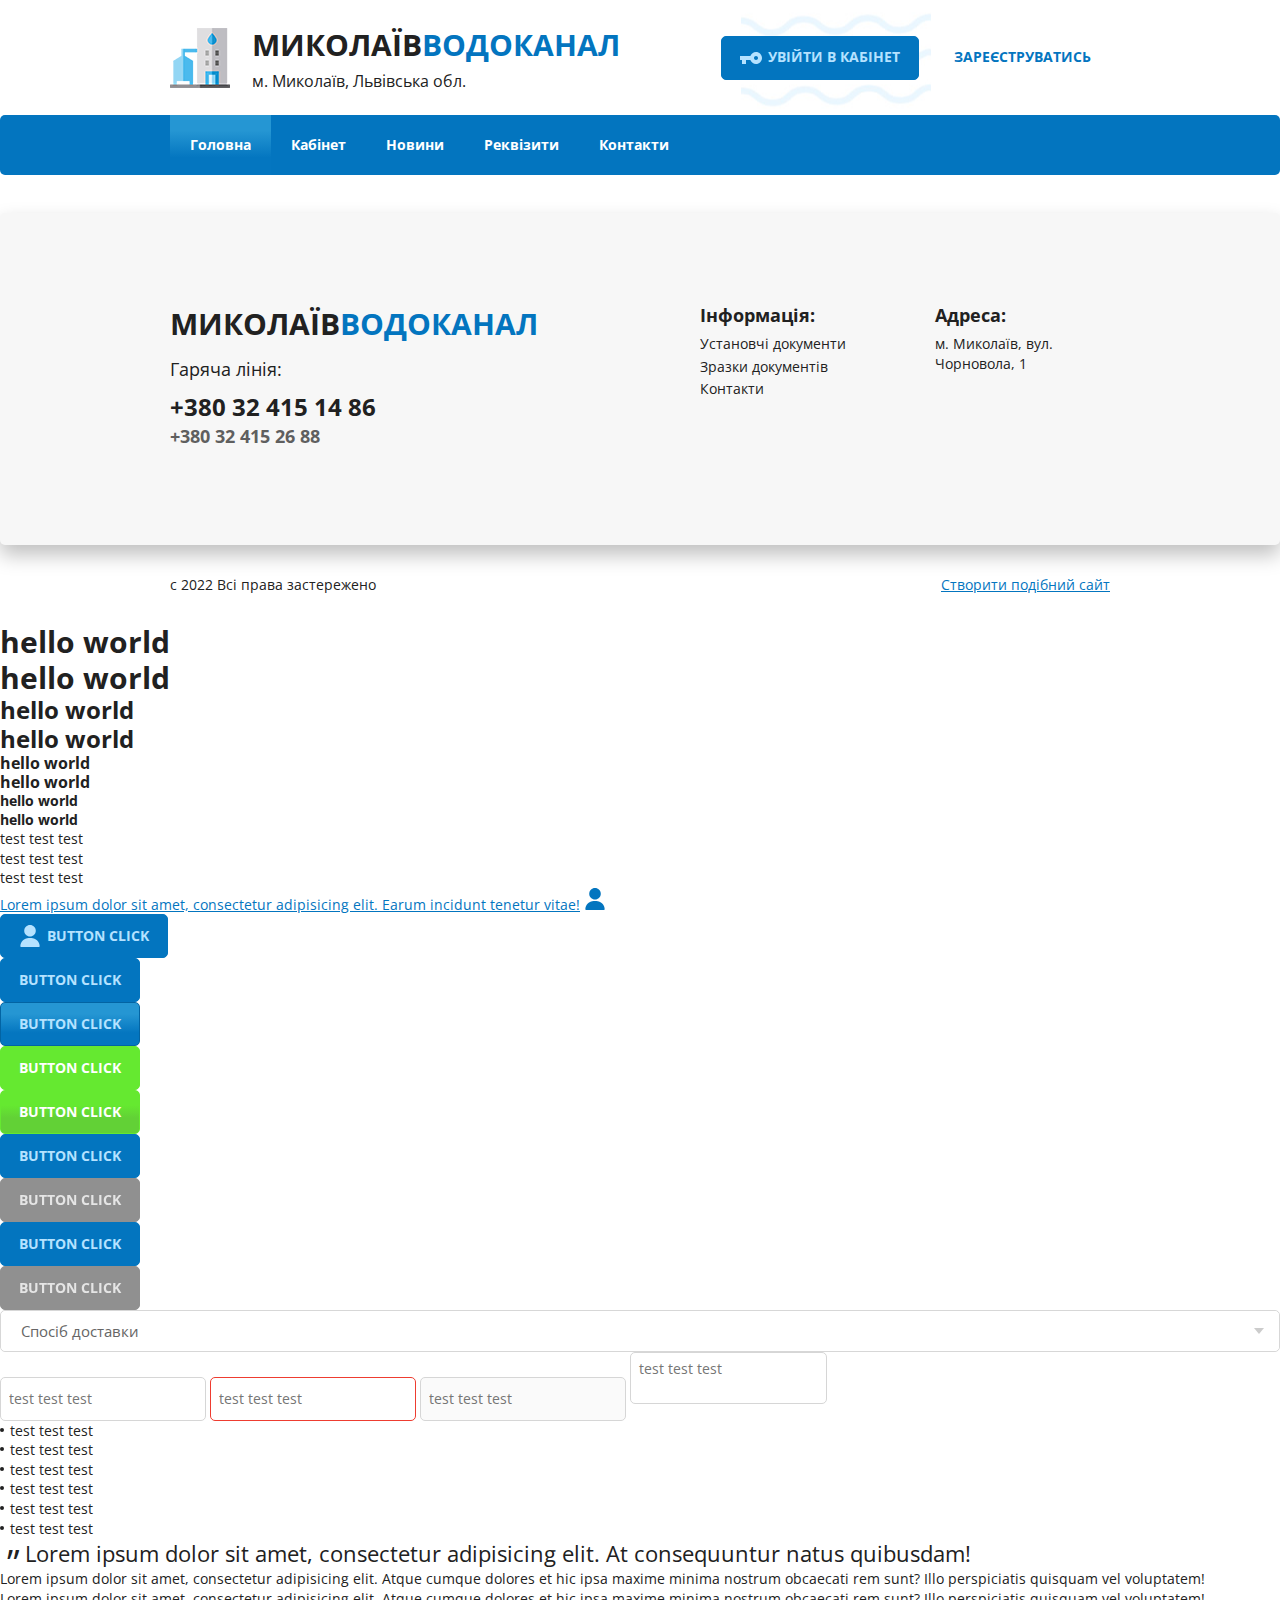
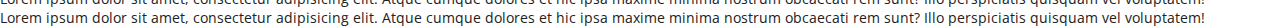
==== commit e39f8c84: "footer" ====
--- a/src/index.html
+++ b/src/index.html
@@ -88,6 +88,44 @@
             </nav>
         </div>
     </header>
+    <main>
+
+    </main>
+    <!--FOOTER-->
+    <footer class="site_footer">
+        <div class="centre">
+            <div class="footer_content">
+                <div class="footer_info">
+                     <a href="#" class="logo_text">Миколаїв<span>Водоканал</span></a>
+                     <span class="footer_phone-title">Гаряча лінія:</span>
+                     <ul class="footer_phone-list">
+                         <li><a href="tel:380324151486">+380 32 415 14 86</a></li>
+                         <li><a href="tel:380324152688">+380 32 415 26 88</a></li>
+                     </ul>
+                 </div>
+                <div class="footer_menu">
+                    <div class="footer_menu-item">
+                        <span class="footer_menu-title">Інформація:</span>
+                        <ul>
+                            <li><a href="">Установчі документи</a></li>
+                            <li><a href="">Зразки документів</a></li>
+                            <li><a href="">Контакти</a></li>
+                        </ul>
+                    </div>
+                    <div class="footer_menu-item">
+                        <span class="footer_menu-title">Адреса:</span>
+                        <ul>
+                            <li><a href="https://goo.gl/maps/518aH4jn6FMTe5mq9" target="_blank">м. Миколаїв, вул. Чорновола, 1</a></li>
+                        </ul>
+                    </div>
+                </div>
+            </div>
+            <div class="footer_copy">
+                <span>с 2022 Всі права застережено</span>
+                <a href="#">Створити подібний сайт</a>
+            </div>
+        </div>
+    </footer>
     
     <div class="styleguide">
         <h1>hello world</h1>
--- a/src/css/main.css
+++ b/src/css/main.css
@@ -39,6 +39,7 @@
   --icon-color: #0375bf;
   --active-icon-color: #addcfb;
   --link-color: #0375bf;
+  --site-shadow: 0px 10px 20px 0px rgba(0,0,0,0.25);
   --section-bottom: 38px;
   --elem-border-radius: 5px;
 }
@@ -971,4 +972,119 @@
 
 .site_header-bottom {
   display: none;
+}
+
+/*FOOTER*/
+.site_footer {
+  position: relative;
+}
+
+.site_footer .centre {
+  display: flex;
+  flex-direction: column;
+}
+
+.footer_content {
+  display: flex;
+  flex-direction: column;
+  position: relative;
+  padding: 46px 0;
+}
+
+.footer_content::before {
+  content: "";
+  width: 100vw;
+  max-width: 1280px;
+  height: 100%;
+  background-color: #f7f7f7;
+  position: absolute;
+  top: 0;
+  left: 50%;
+  transform: translateX(-50%);
+  z-index: -1;
+  box-shadow: var(--site-shadow);
+}
+
+.footer_info {
+  display: flex;
+  flex-direction: column;
+  margin-bottom: 22px;
+}
+
+.footer_info .logo_text {
+  display: block;
+  margin-bottom: 6px;
+  font-size: 18px;
+  text-decoration: none;
+  text-transform: uppercase;
+  font-weight: 700;
+  color: var(--text-color);
+}
+
+.footer_info .logo_text span {
+  color: var(--primary);
+}
+
+.footer_phone-title {
+  font-size: 16px;
+  margin-bottom: 8px;
+}
+
+.footer_phone-list a {
+  text-decoration: none;
+  font-weight: 700;
+  font-size: 18px;
+  color: var(--text-light);
+  transition: 0.3s;
+}
+
+.footer_phone-list li:nth-child(1) a {
+  font-size: 22px;
+  color: var(--text-color);
+}
+
+.footer_phone-list li:nth-child(1) a:hover,
+.footer_phone-list a:hover {
+  color: var(--link-color);
+}
+
+.footer_menu-item {
+  display: flex;
+  flex-direction: column;
+}
+
+.footer_menu-item + .footer_menu-item {
+  margin-top: 12px;
+}
+
+.footer_menu-title {
+  font-size: 16px;
+  font-weight: 700;
+  margin-bottom: 6px;
+}
+
+.footer_menu-item ul li + li {
+  margin-top: 3px;
+}
+
+.footer_menu-item ul a {
+  text-decoration: none;
+  color: var(--text-color);
+  transition: 0.3s;
+}
+
+.footer_menu-item ul a:hover {
+  color: var(--link-color);
+  text-decoration: underline;
+}
+
+.footer_copy {
+  display: flex;
+  align-items: center;
+  justify-content: space-between;
+  padding: 16px 0;
+}
+
+.footer_copy a {
+  text-align: end;
 }--- a/src/css/adaptive.css
+++ b/src/css/adaptive.css
@@ -1,8 +1,33 @@
 @media only screen and (min-width: 480px) {
   /*HEADER*/
+  /*FOOTER*/
 }
 @media only screen and (min-width: 640px) {
   /*HEADER*/
+  /*FOOTER*/
+  .footer_content {
+    flex-direction: row;
+  }
+
+  .footer_info {
+    flex: 0 1 50%;
+    margin-bottom: 0;
+  }
+
+  .footer_menu {
+    display: flex;
+    flex-wrap: wrap;
+    flex: 0 1 50%;
+  }
+
+  .footer_menu-item {
+    width: 50%;
+    padding: 0 0 20px 20px;
+  }
+
+  .footer_menu-item + .footer_menu-item {
+    margin-top: 0;
+  }
 }
 @media only screen and (min-width: 768px) {
   /*HEADER*/
@@ -116,6 +141,8 @@
   .site_header-bottom a.active:hover {
     color: var(--text-contrast);
   }
+
+  /*FOOTER*/
 }
 @media only screen and (min-width: 980px) {
   /*HEADER*/
@@ -123,13 +150,60 @@
     flex-direction: row;
   }
 
+  .user_btn::before {
+    content: "";
+    width: 190px;
+    height: 107px;
+    background-image: url("../images/header-btn-bg.jpg");
+    position: absolute;
+    top: 50%;
+    left: 20px;
+    transform: translateY(-50%);
+    z-index: -1;
+  }
+
   .user_btn .btn + .btn {
     margin: 0 0 0 16px;
   }
+
+  /*FOOTER*/
+  .footer_content {
+    padding: 90px 0 96px 0;
+  }
+
+  .footer_info .logo_text {
+    font-size: 30px;
+    margin-bottom: 12px;
+  }
+
+  .footer_phone-title {
+    font-size: 18px;
+  }
+
+  .footer_phone-list li:nth-child(1) a {
+    font-size: 24px;
+  }
+
+  .footer_menu-title {
+    font-size: 18px;
+  }
+
+  .footer_menu-item {
+    padding: 0 0 25px 60px;
+  }
+
+  .footer_copy {
+    padding: 30px 0;
+  }
 }
 @media only screen and (min-width: 1280px) {
   /*HEADER*/
   .site_header-bottom::before {
     border-radius: var(--elem-border-radius);
   }
+
+  /*FOOTER*/
+  .footer_content::before {
+    border-radius: var(--elem-border-radius);
+  }
 }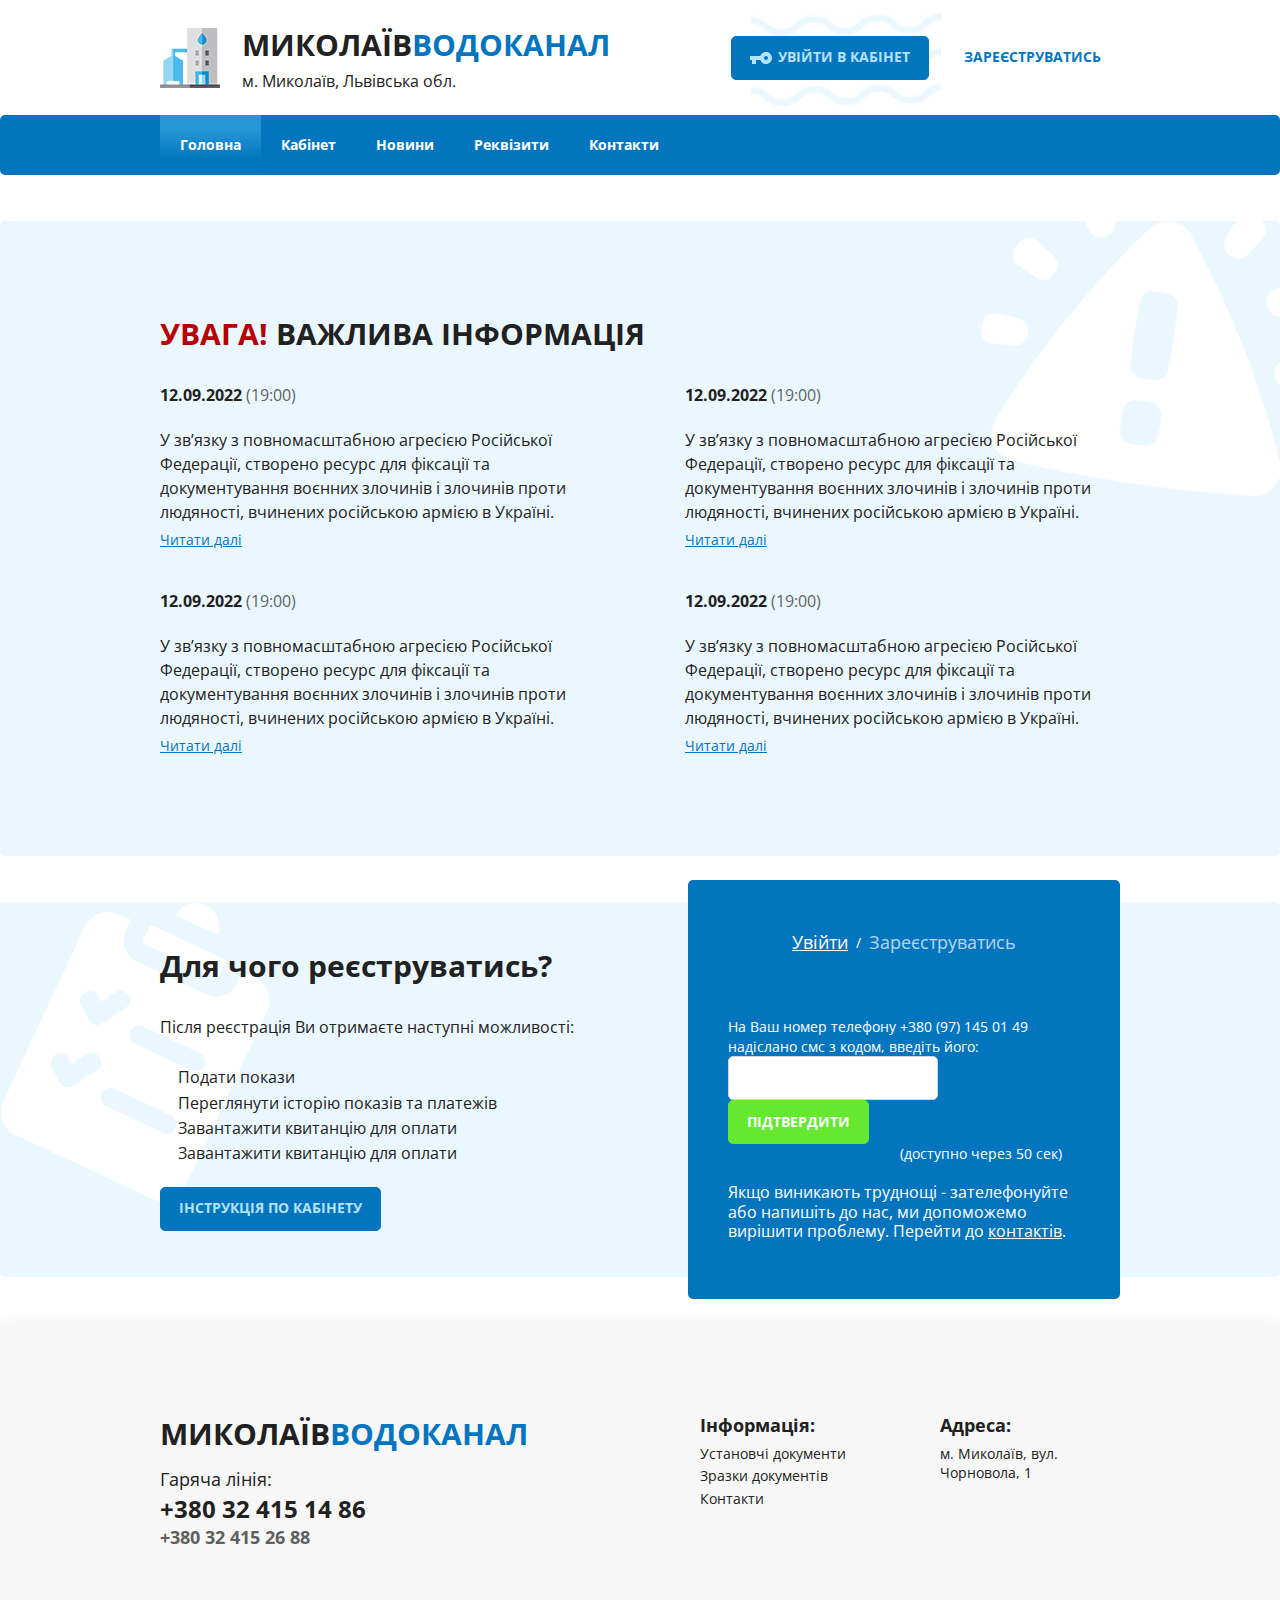
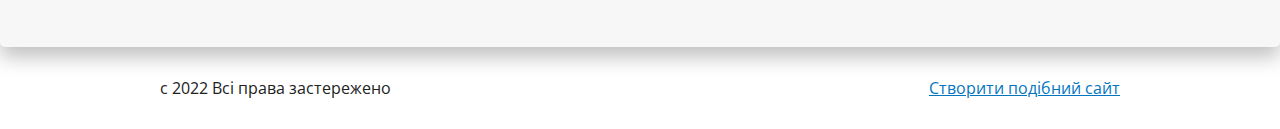
==== commit 49eb99f1: "main page" ====
--- a/src/index.html
+++ b/src/index.html
@@ -89,7 +89,89 @@
         </div>
     </header>
     <main>
-
+        <!--NEWS-->
+        <section class="news">
+            <div class="centre">
+                <b class="main_title"><span class="danger">Увага!</span> Важлива інформація</b>
+                <ul class="news_list">
+                    <li>
+                        <time class="news_time" datetime="2022-09-12 19:00"><b>12.09.2022</b> <span>(19:00)</span></time>
+                        <span class="news_text">У зв’язку з повномасштабною агресією Російської Федерації, створено ресурс для фіксації та документування воєнних злочинів і злочинів проти людяності, вчинених російською армією в Україні. </span>
+                        <a href="#" class="news_link">Читати далі</a>
+                    </li>
+                    <li>
+                        <time class="news_time" datetime="2022-09-12 19:00"><b>12.09.2022</b> <span>(19:00)</span></time>
+                        <span class="news_text">У зв’язку з повномасштабною агресією Російської Федерації, створено ресурс для фіксації та документування воєнних злочинів і злочинів проти людяності, вчинених російською армією в Україні. </span>
+                        <a href="#" class="news_link">Читати далі</a>
+                    </li>
+                    <li>
+                        <time class="news_time" datetime="2022-09-12 19:00"><b>12.09.2022</b> <span>(19:00)</span></time>
+                        <span class="news_text">У зв’язку з повномасштабною агресією Російської Федерації, створено ресурс для фіксації та документування воєнних злочинів і злочинів проти людяності, вчинених російською армією в Україні. </span>
+                        <a href="#" class="news_link">Читати далі</a>
+                    </li>
+                    <li>
+                        <time class="news_time" datetime="2022-09-12 19:00"><b>12.09.2022</b> <span>(19:00)</span></time>
+                        <span class="news_text">У зв’язку з повномасштабною агресією Російської Федерації, створено ресурс для фіксації та документування воєнних злочинів і злочинів проти людяності, вчинених російською армією в Україні. </span>
+                        <a href="#" class="news_link">Читати далі</a>
+                    </li>
+                </ul>
+            </div>
+        </section>
+        <!--REGISTER FORM-->
+        <section class="register_form">
+            <div class="centre">
+                <div class="register_text">
+                    <span class="main_title">Для чого реєструватись?</span>
+                    <span class="register_info">Після реєстрація Ви отримаєте наступні можливості:</span>
+                    <ul class="register_preference">
+                        <li>Подати покази</li>
+                        <li>Переглянути історію показів та платежів</li>
+                        <li>Завантажити квитанцію для оплати</li>
+                        <li>Завантажити квитанцію для оплати</li>
+                    </ul>
+                    <a href="#" class="btn">Інструкція по кабінету</a>
+                </div>
+                <div class="register_box">
+                    <div class="toggle_variants">
+                        <a href="#" class="active">Увійти</a>
+                        <span>/</span>
+                        <a href="#">Зареєструватись</a>
+                    </div>
+                    <!--<form class="login_form">
+                        <span class="login_form-title"><b>Для того, щоб увійти в кабінет,</b> введіть Ваш номер телефону:</span>
+                        <input type="tel" placeholder="Телефон">
+                        <button type="submit" class="btn btn_tmp-2">Увійти</button>
+                    </form>-->
+                    <!--<form class="login_form">
+                        <span class="login_form-title"><b>Для того, щоб зареєструватись,</b> введіть Ваш номер телефону:</span>
+                        <input type="tel" placeholder="Телефон">
+                        <button type="submit" class="btn btn_tmp-2">Зареєструватись</button>
+                    </form>-->
+                    <!--<div class="register_error">
+                        <b>Помилка “Підозріла активність”.</b>
+                        <span>Вхід та Реєстрація заблоковані на 24 години.</span>
+                    </div>-->
+                    <!--<div class="register_error">
+                        <b>Помилка дію скасовано.</b>
+                        <span>Ви ще не зарєстровані? - <a href="#">Зареєструватись</a></span>
+                        <span>Ви вже зареєстровані? - <a href="#">Увійти</a></span>
+                    </div>-->
+                    <div class="register_sms">
+                        <span class="register_sms-title">На Ваш номер телефону +380 (97) 145 01 49 надіслано смс з кодом, введіть його:</span>
+                        <form class="register_sms-box">
+                            <input type="text">
+                            <button type="submit" class="btn btn_tmp-2">Підтвердити</button>
+                        </form>
+                        <div class="resend_sms">
+                            <a href="#" class="disabled">Надісліти SMS повторно</a>
+                            <span>(доступно через 50 сек)</span>
+                        </div>
+                        <a href="#" class="change_pass">Змінити номер телефону</a>
+                    </div>
+                    <div class="register_bottom-help">Якщо виникають труднощі - зателефонуйте або напишіть до нас, ми допоможемо вирішити проблему. Перейти до <a href="#">контактів</a>.</div>
+                </div>
+            </div>
+        </section>
     </main>
     <!--FOOTER-->
     <footer class="site_footer">
@@ -127,7 +209,7 @@
         </div>
     </footer>
     
-    <div class="styleguide">
+    <div class="styleguide" style="display: none">
         <h1>hello world</h1>
         <span class="main_title">hello world</span>
         <h2>hello world</h2>
--- a/src/css/main.css
+++ b/src/css/main.css
@@ -23,7 +23,7 @@
   --success: #65E930FF;
   --info: #30e9e7;
   --warning: #e9d130;
-  --danger: #e94630;
+  --danger: #b60000;
   --site-bg-color: #FFFFFF;
   --footer-color: #f7f7f7;
   --btn-bg: #0375bf;
@@ -40,7 +40,7 @@
   --active-icon-color: #addcfb;
   --link-color: #0375bf;
   --site-shadow: 0px 10px 20px 0px rgba(0,0,0,0.25);
-  --section-bottom: 38px;
+  --section-bottom: 46px;
   --elem-border-radius: 5px;
 }
 
@@ -560,7 +560,7 @@
   line-height: 17px;
   height: 44px;
   border-radius: var(--elem-border-radius);
-  padding: 0 15px 0 8px;
+  padding: 0 15px 0 12px;
   border: 1px solid #D6D6D6;
   transition: 0.3s;
 }
@@ -640,6 +640,7 @@
   font-size: 30px;
   line-height: 1.2;
   font-weight: 700;
+  margin-bottom: 32px;
 }
 
 h2,
@@ -647,6 +648,7 @@
   font-size: 24px;
   line-height: 1.2;
   font-weight: 700;
+  margin-bottom: 28px;
 }
 
 h3,
@@ -654,6 +656,7 @@
   font-size: 16px;
   line-height: 1.2;
   font-weight: 700;
+  margin-bottom: 22px;
 }
 
 h4, h5,
@@ -661,6 +664,7 @@
   font-size: 14px;
   line-height: 1.2;
   font-weight: 700;
+  margin-bottom: 18px;
 }
 
 article blockquote {
@@ -681,13 +685,17 @@
   margin: 0 auto;
   padding: 0 10px;
   width: 100%;
-  max-width: 960px;
+  max-width: 980px;
 }
 
 .icon {
   width: 22px;
   height: 22px;
   fill: var(--icon-color);
+}
+
+.danger {
+  color: var(--danger);
 }
 
 .btn {
@@ -1027,7 +1035,6 @@
 
 .footer_phone-title {
   font-size: 16px;
-  margin-bottom: 8px;
 }
 
 .footer_phone-list a {
@@ -1087,4 +1094,170 @@
 
 .footer_copy a {
   text-align: end;
+}
+
+/*NEWS*/
+.news {
+  margin-bottom: var(--section-bottom);
+  position: relative;
+  padding: 40px 0 50px 0;
+}
+
+.news::before {
+  content: "";
+  width: 100%;
+  max-width: 1280px;
+  height: 100%;
+  background-color: #ebf7ff;
+  position: absolute;
+  top: 0;
+  left: 50%;
+  transform: translateX(-50%);
+  z-index: -1;
+}
+
+.news .main_title {
+  text-transform: uppercase;
+  display: block;
+}
+
+.news_list {
+  width: 100%;
+  display: flex;
+  flex-wrap: wrap;
+}
+
+.news_list li {
+  display: flex;
+  flex-direction: column;
+  flex: 0 1 100%;
+  margin-bottom: 34px;
+}
+
+.news_time {
+  font-size: 16px;
+  margin-bottom: 22px;
+}
+
+.news_time span {
+  opacity: 0.7;
+}
+
+.news_text {
+  margin-bottom: 6px;
+}
+
+/*REGISTER FORM*/
+.register_form {
+  margin-bottom: var(--section-bottom);
+  position: relative;
+}
+
+.register_form::before {
+  content: "";
+  width: 100%;
+  max-width: 1280px;
+  height: 100%;
+  background-color: #ebf7ff;
+  position: absolute;
+  top: 0;
+  left: 50%;
+  transform: translateX(-50%);
+  z-index: -1;
+}
+
+.register_text {
+  display: flex;
+  flex-direction: column;
+  padding: 22px 0 36px 0;
+}
+
+.register_info {
+  margin-bottom: 18px;
+}
+
+.register_preference {
+  padding-left: 18px;
+  margin-bottom: 12px;
+}
+
+.register_preference li + li {
+  margin-top: 3px;
+}
+
+.register_box {
+  display: flex;
+  flex-direction: column;
+  margin: 0 -10px;
+  padding: 24px 10px;
+  background-color: var(--primary);
+  color: var(--text-contrast);
+}
+
+.toggle_variants {
+  display: flex;
+  justify-content: center;
+  align-items: center;
+  margin-bottom: 32px;
+}
+
+.toggle_variants span {
+  margin: 0 8px;
+}
+
+.toggle_variants a {
+  color: var(--text-contrast);
+  font-size: 18px;
+  opacity: 0.7;
+  text-decoration: none;
+  transition: 0.3s;
+}
+
+.toggle_variants a.active {
+  text-decoration: underline;
+  opacity: 1;
+}
+
+.login_form {
+  display: flex;
+  flex-direction: column;
+  align-items: center;
+  padding: 0 20px;
+}
+
+.login_form-title {
+  text-align: center;
+  margin-bottom: 22px;
+}
+
+.login_form input {
+  width: 100%;
+  margin-bottom: 18px;
+}
+
+.login_form .btn {
+  margin-bottom: 42px;
+  width: 100%;
+}
+
+.register_bottom-help a {
+  color: var(--text-contrast);
+}
+
+.register_bottom-help a:hover {
+  text-decoration: underline;
+}
+
+.register_error {
+  display: flex;
+  flex-direction: column;
+  margin-bottom: 36px;
+}
+
+.register_error > * {
+  margin-bottom: 18px;
+}
+
+.register_error a {
+  color: var(--text-contrast);
 }--- a/src/css/adaptive.css
+++ b/src/css/adaptive.css
@@ -1,6 +1,8 @@
 @media only screen and (min-width: 480px) {
   /*HEADER*/
   /*FOOTER*/
+  /*NEWS*/
+  /*REGISTER FORM*/
 }
 @media only screen and (min-width: 640px) {
   /*HEADER*/
@@ -28,6 +30,9 @@
   .footer_menu-item + .footer_menu-item {
     margin-top: 0;
   }
+
+  /*NEWS*/
+  /*REGISTER FORM*/
 }
 @media only screen and (min-width: 768px) {
   /*HEADER*/
@@ -143,6 +148,41 @@
   }
 
   /*FOOTER*/
+  /*NEWS*/
+  .news_list {
+    justify-content: space-between;
+  }
+
+  .news_list li {
+    flex: 0 1 calc(50% - 10px);
+  }
+
+  .news_text {
+    font-size: 16px;
+    line-height: 1.5;
+  }
+
+  /*REGISTER FORM*/
+  .register_form .centre {
+    display: flex;
+  }
+
+  .register_text {
+    flex: 0 1 55%;
+    justify-content: center;
+    padding: 46px 20px 46px 0;
+  }
+
+  .register_box {
+    flex: 0 1 45%;
+    margin: -22px 0;
+    padding: 50px 40px;
+    border-radius: var(--elem-border-radius);
+  }
+
+  .login_form {
+    padding: 0 30px;
+  }
 }
 @media only screen and (min-width: 980px) {
   /*HEADER*/
@@ -193,7 +233,79 @@
   }
 
   .footer_copy {
+    font-size: 16px;
     padding: 30px 0;
+  }
+
+  /*NEWS*/
+  .news::after {
+    content: "";
+    display: block;
+    width: 150px;
+    height: 150px;
+    position: absolute;
+    top: 0;
+    right: 0;
+    background-image: url(../images/news-bg.png);
+    background-size: contain;
+    background-repeat: no-repeat;
+    background-position: 0 0;
+    z-index: -1;
+  }
+
+  .news_list li {
+    flex: 0 1 calc(50% - 45px);
+    margin-bottom: 40px;
+  }
+
+  /*REGISTER FORM*/
+  .register_form::after {
+    content: "";
+    display: block;
+    width: 150px;
+    height: 150px;
+    position: absolute;
+    top: 0;
+    left: 0;
+    background-image: url(../images/register-bg.png);
+    background-size: contain;
+    background-repeat: no-repeat;
+    background-position: 0 0;
+    z-index: -1;
+  }
+
+  .register_info {
+    font-size: 16px;
+    margin-bottom: 28px;
+  }
+
+  .register_preference {
+    font-size: 16px;
+    margin-bottom: 22px;
+  }
+
+  .toggle_variants {
+    margin-bottom: 62px;
+  }
+
+  .login_form-title {
+    font-size: 16px;
+  }
+
+  .login_form input {
+    height: 56px;
+    font-size: 22px;
+  }
+
+  .login_form .btn {
+    min-height: 56px;
+    font-size: 18px;
+    margin-bottom: 62px;
+  }
+
+  .register_bottom-help {
+    font-size: 16px;
+    line-height: 1.2;
   }
 }
 @media only screen and (min-width: 1280px) {
@@ -206,4 +318,34 @@
   .footer_content::before {
     border-radius: var(--elem-border-radius);
   }
+
+  /*NEWS*/
+  .news {
+    padding: 95px 0 60px 0;
+  }
+
+  .news::before {
+    border-radius: var(--elem-border-radius);
+  }
+
+  .news::after {
+    width: 300px;
+    height: 300px;
+    right: 50%;
+    transform: translateX(640px);
+    border-radius: 0 var(--elem-border-radius) 0 0;
+  }
+
+  /*REGISTER FORM*/
+  .register_form::before {
+    border-radius: var(--elem-border-radius);
+  }
+
+  .register_form::after {
+    width: 300px;
+    height: 300px;
+    left: 50%;
+    transform: translateX(-640px);
+    border-radius: 0 var(--elem-border-radius) 0 0;
+  }
 }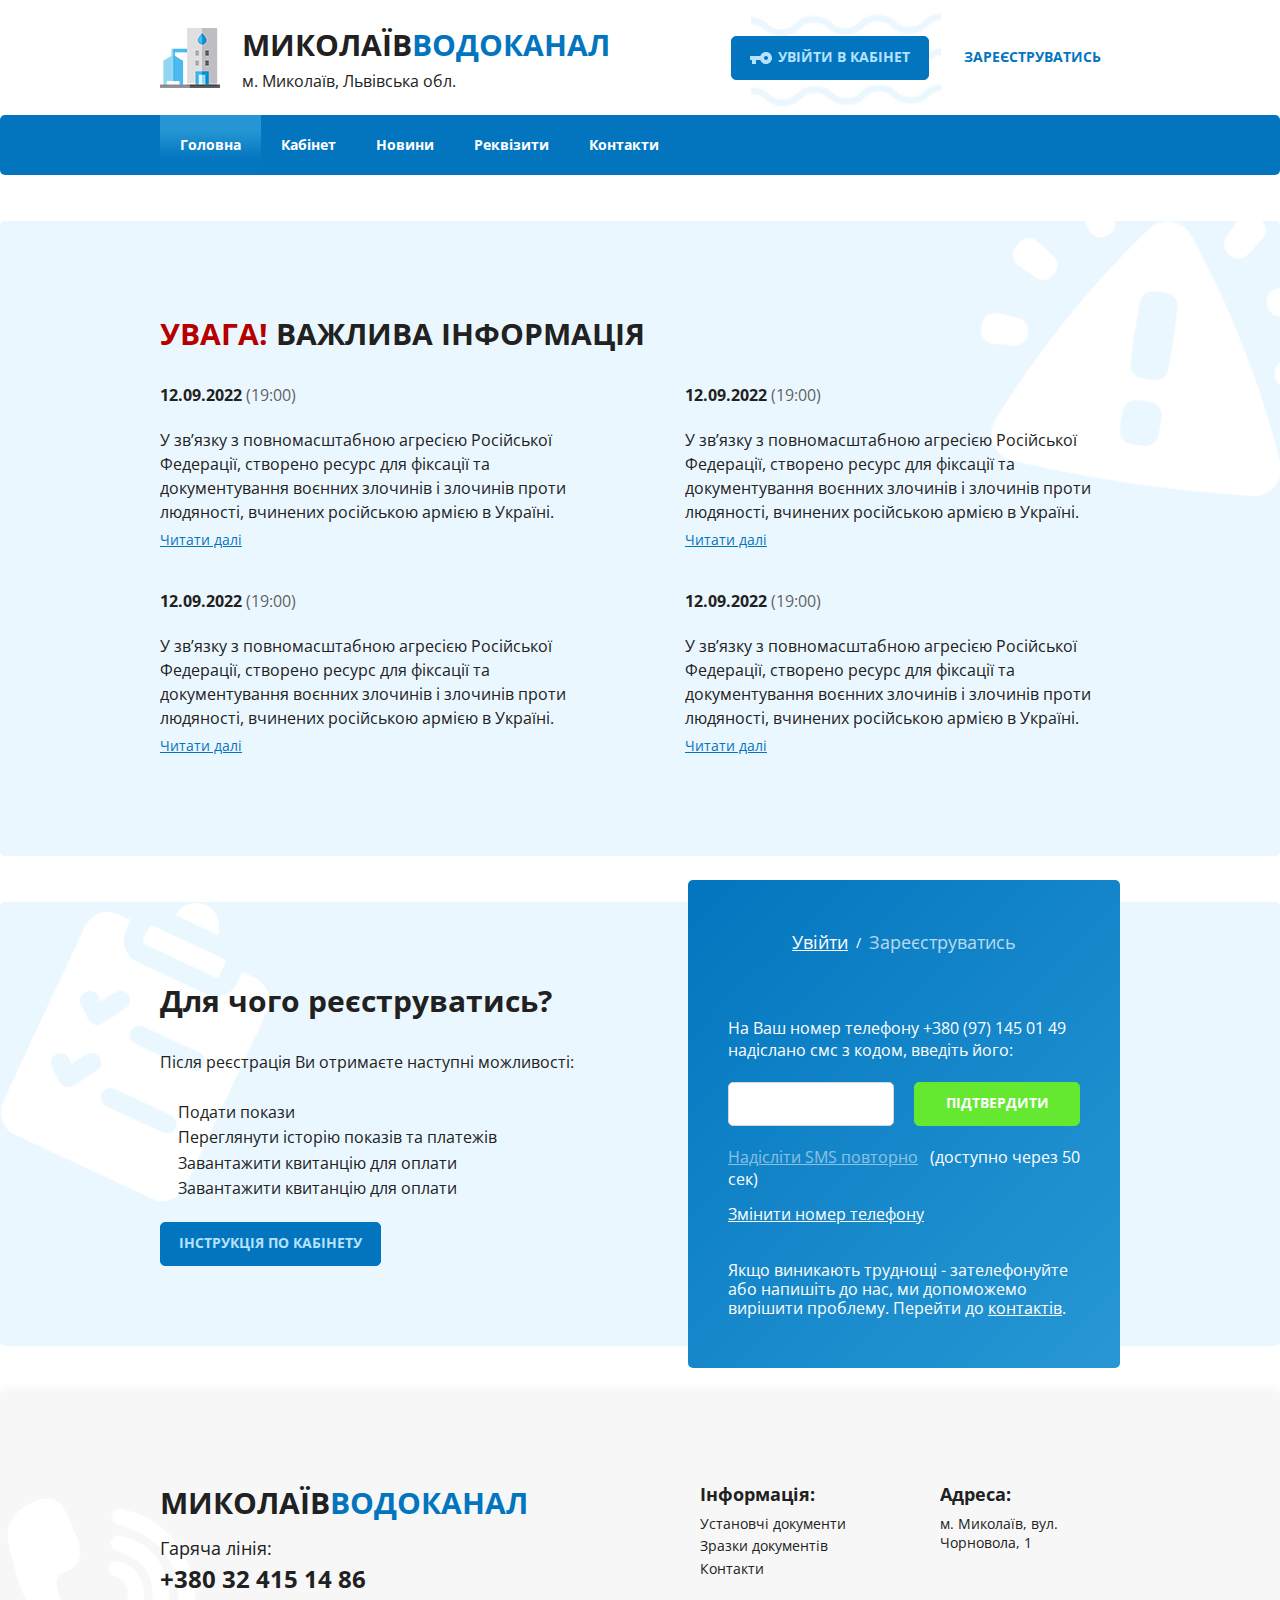
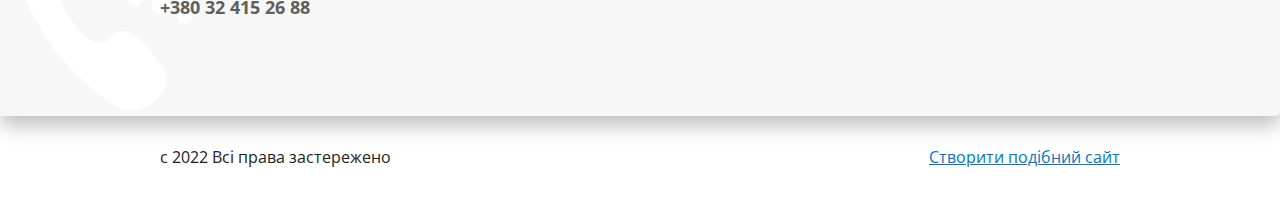
==== commit 41afcd66: "finish index contacts login-reg news and payment" ====
--- a/src/index.html
+++ b/src/index.html
@@ -90,7 +90,7 @@
     </header>
     <main>
         <!--NEWS-->
-        <section class="news">
+        <section class="news danger_news">
             <div class="centre">
                 <b class="main_title"><span class="danger">Увага!</span> Важлива інформація</b>
                 <ul class="news_list">
--- a/src/css/main.css
+++ b/src/css/main.css
@@ -603,6 +603,10 @@
   text-decoration: none;
 }
 
+article > * {
+  margin-bottom: 24px;
+}
+
 article a {
   color: var(--link-color);
   text-decoration: none;
@@ -1191,6 +1195,7 @@
   margin: 0 -10px;
   padding: 24px 10px;
   background-color: var(--primary);
+  background: linear-gradient(315deg, #2798d4 0%, #0375bf 100%);
   color: var(--text-contrast);
 }
 
@@ -1213,8 +1218,13 @@
   transition: 0.3s;
 }
 
+.toggle_variants a:hover {
+  opacity: 1;
+}
+
 .toggle_variants a.active {
   text-decoration: underline;
+  cursor: unset;
   opacity: 1;
 }
 
@@ -1260,4 +1270,85 @@
 
 .register_error a {
   color: var(--text-contrast);
+}
+
+.register_sms {
+  display: flex;
+  flex-direction: column;
+  margin-bottom: 36px;
+}
+
+.register_sms-title {
+  font-size: 16px;
+  margin-bottom: 20px;
+}
+
+.register_sms-box {
+  display: grid;
+  grid-template-columns: 1fr 1fr;
+  grid-gap: 20px;
+  margin-bottom: 20px;
+}
+
+.register_sms-box input {
+  min-width: 1px;
+}
+
+.register_sms-box .btn {
+  width: 100%;
+}
+
+.resend_sms {
+  font-size: 16px;
+  margin-bottom: 12px;
+}
+
+.resend_sms a {
+  color: var(--text-contrast);
+  margin-right: 8px;
+}
+
+.resend_sms a.disabled {
+  opacity: 0.5;
+  pointer-events: none;
+}
+
+.change_pass {
+  font-size: 16px;
+  color: var(--text-contrast);
+}
+
+/*MAIN ARTICLE*/
+.main_article {
+  margin-bottom: var(--section-bottom);
+  padding: 40px 0;
+  position: relative;
+}
+
+.main_article::before {
+  content: "";
+  width: 100%;
+  max-width: 1280px;
+  height: 100%;
+  background-color: #ebf7ff;
+  position: absolute;
+  top: 0;
+  left: 50%;
+  transform: translateX(-50%);
+  z-index: -1;
+}
+
+.main_article::after {
+  content: "";
+  display: block;
+  width: 150px;
+  height: 150px;
+  position: absolute;
+  top: 0;
+  right: 0;
+  background-image: url(../images/article-bg.png);
+  background-size: contain;
+  background-repeat: no-repeat;
+  background-position: 0 0;
+  z-index: -1;
 }--- a/src/css/adaptive.css
+++ b/src/css/adaptive.css
@@ -3,6 +3,7 @@
   /*FOOTER*/
   /*NEWS*/
   /*REGISTER FORM*/
+  /*MAIN ARTICLE*/
 }
 @media only screen and (min-width: 640px) {
   /*HEADER*/
@@ -33,6 +34,7 @@
 
   /*NEWS*/
   /*REGISTER FORM*/
+  /*MAIN ARTICLE*/
 }
 @media only screen and (min-width: 768px) {
   /*HEADER*/
@@ -183,6 +185,8 @@
   .login_form {
     padding: 0 30px;
   }
+
+  /*MAIN ARTICLE*/
 }
 @media only screen and (min-width: 980px) {
   /*HEADER*/
@@ -246,11 +250,15 @@
     position: absolute;
     top: 0;
     right: 0;
-    background-image: url(../images/news-bg.png);
+    background-image: url(../images/news-bg-1.png);
     background-size: contain;
     background-repeat: no-repeat;
     background-position: 0 0;
     z-index: -1;
+  }
+
+  .news.danger_news::after {
+    background-image: url(../images/news-bg.png);
   }
 
   .news_list li {
@@ -307,6 +315,8 @@
     font-size: 16px;
     line-height: 1.2;
   }
+
+  /*MAIN ARTICLE*/
 }
 @media only screen and (min-width: 1280px) {
   /*HEADER*/
@@ -317,6 +327,21 @@
   /*FOOTER*/
   .footer_content::before {
     border-radius: var(--elem-border-radius);
+  }
+
+  .footer_content::after {
+    content: "";
+    display: block;
+    width: 220px;
+    height: 220px;
+    position: absolute;
+    bottom: 0;
+    left: calc(50% - 640px);
+    background-image: url(../images/footer-bg.png);
+    background-size: contain;
+    background-repeat: no-repeat;
+    background-position: 0 0;
+    z-index: -1;
   }
 
   /*NEWS*/
@@ -346,6 +371,23 @@
     height: 300px;
     left: 50%;
     transform: translateX(-640px);
+    border-radius: var(--elem-border-radius) 0 0 0;
+  }
+
+  /*MAIN ARTICLE*/
+  .main_article {
+    padding: 80px 0;
+  }
+
+  .main_article::before {
+    border-radius: var(--elem-border-radius);
+  }
+
+  .main_article::after {
+    width: 200px;
+    height: 200px;
+    right: 50%;
+    transform: translateX(640px);
     border-radius: 0 var(--elem-border-radius) 0 0;
   }
 }